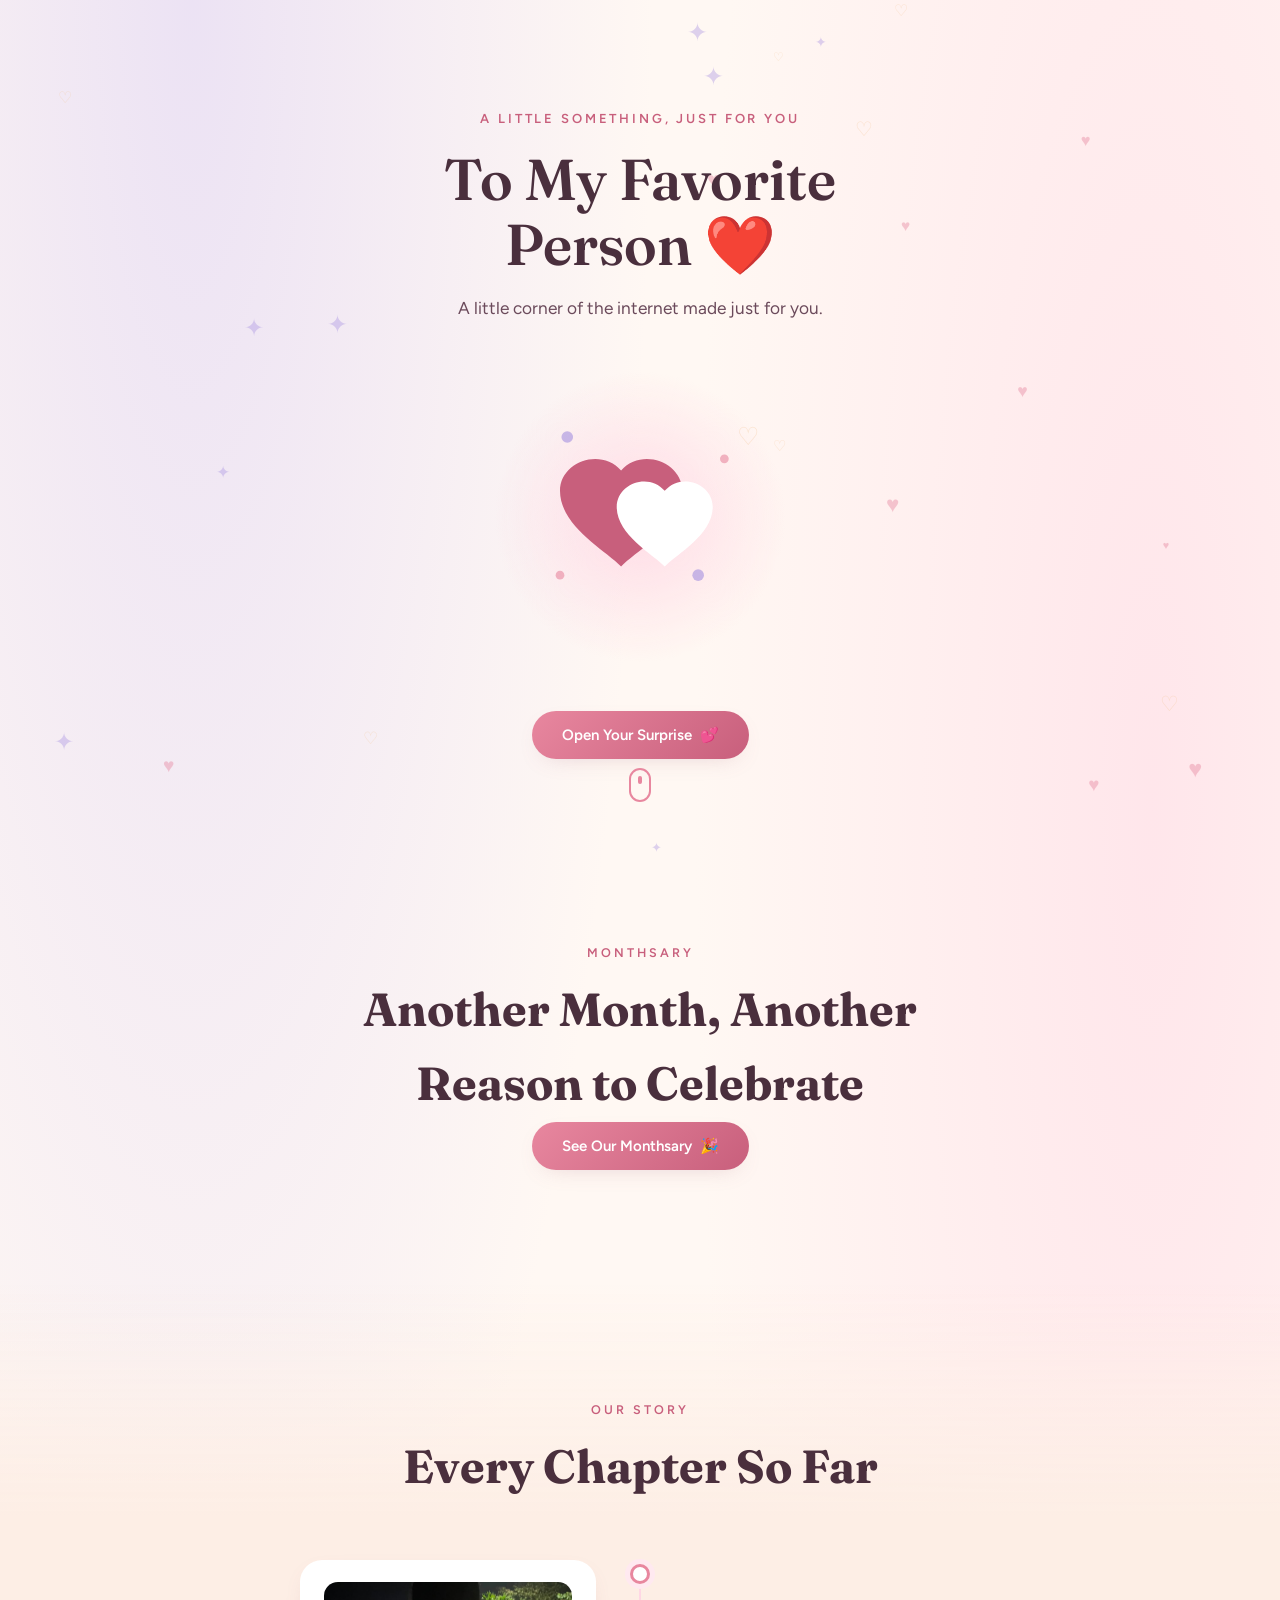
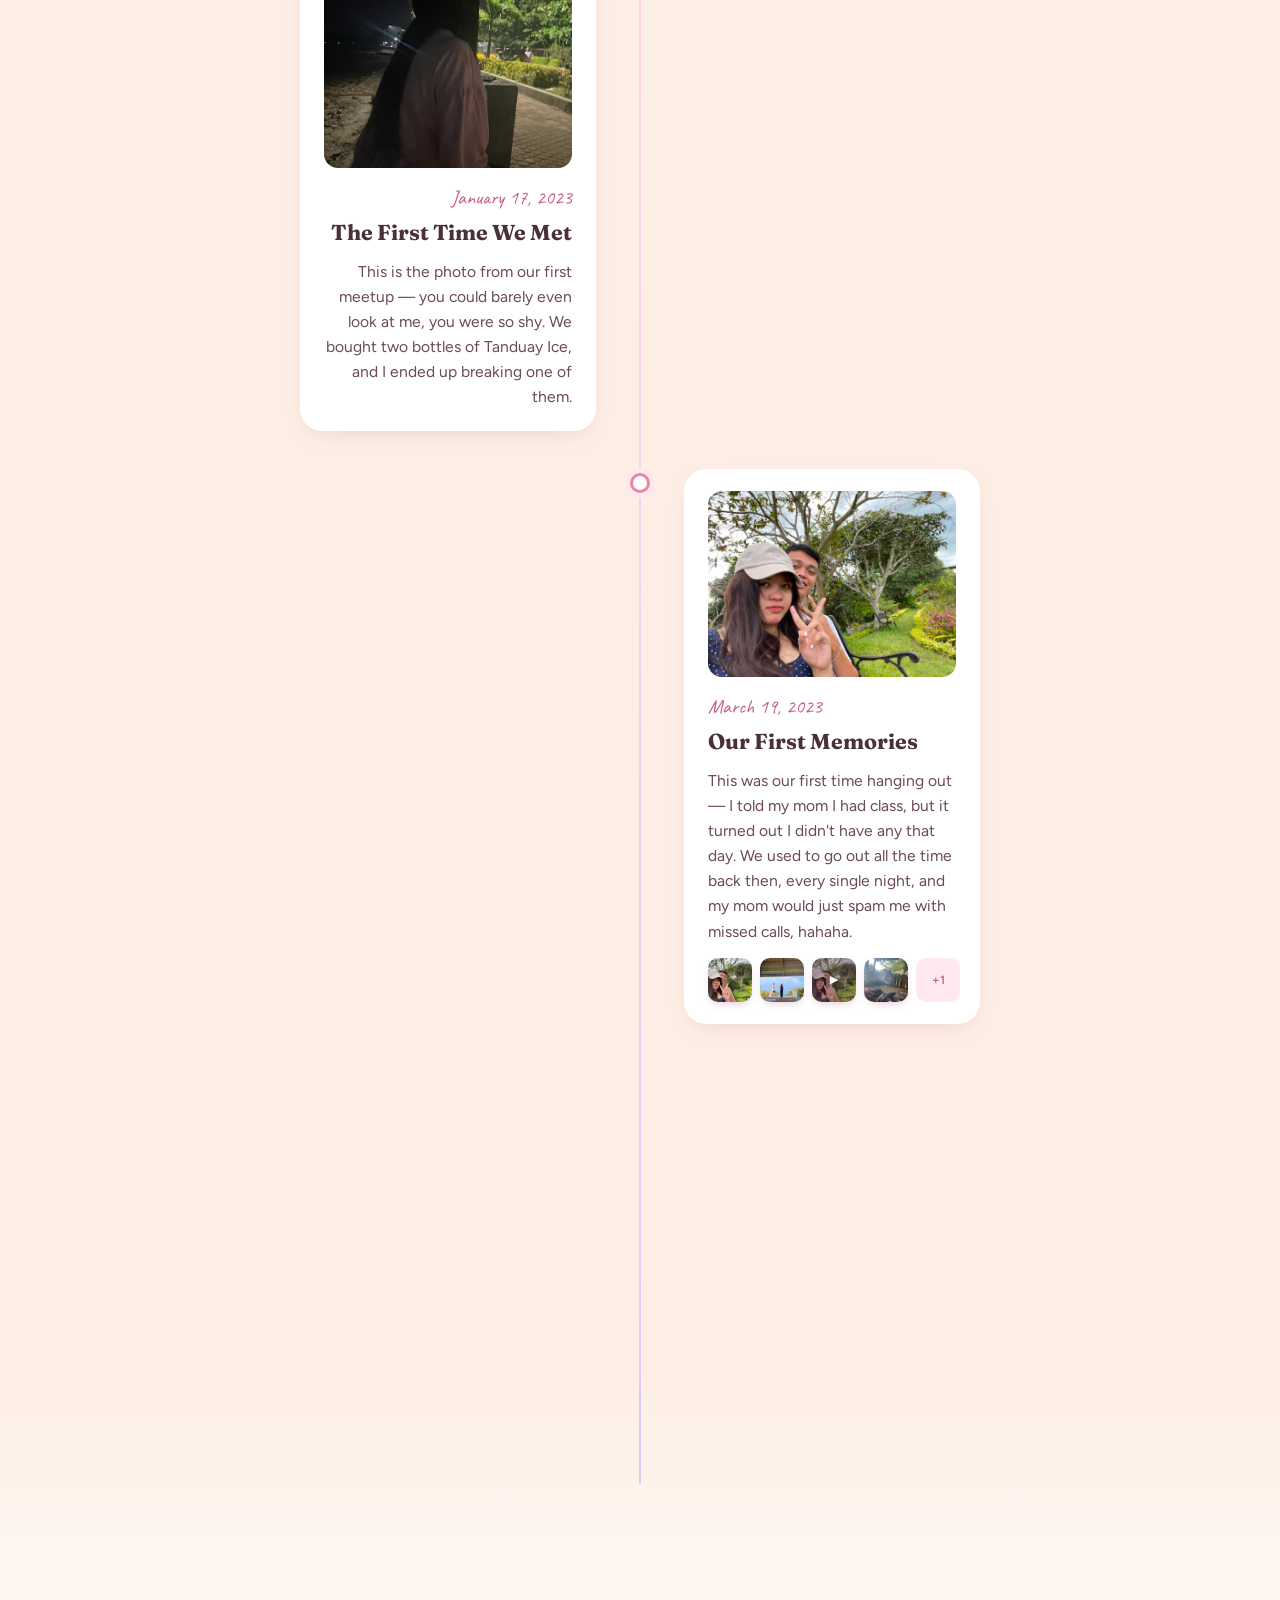
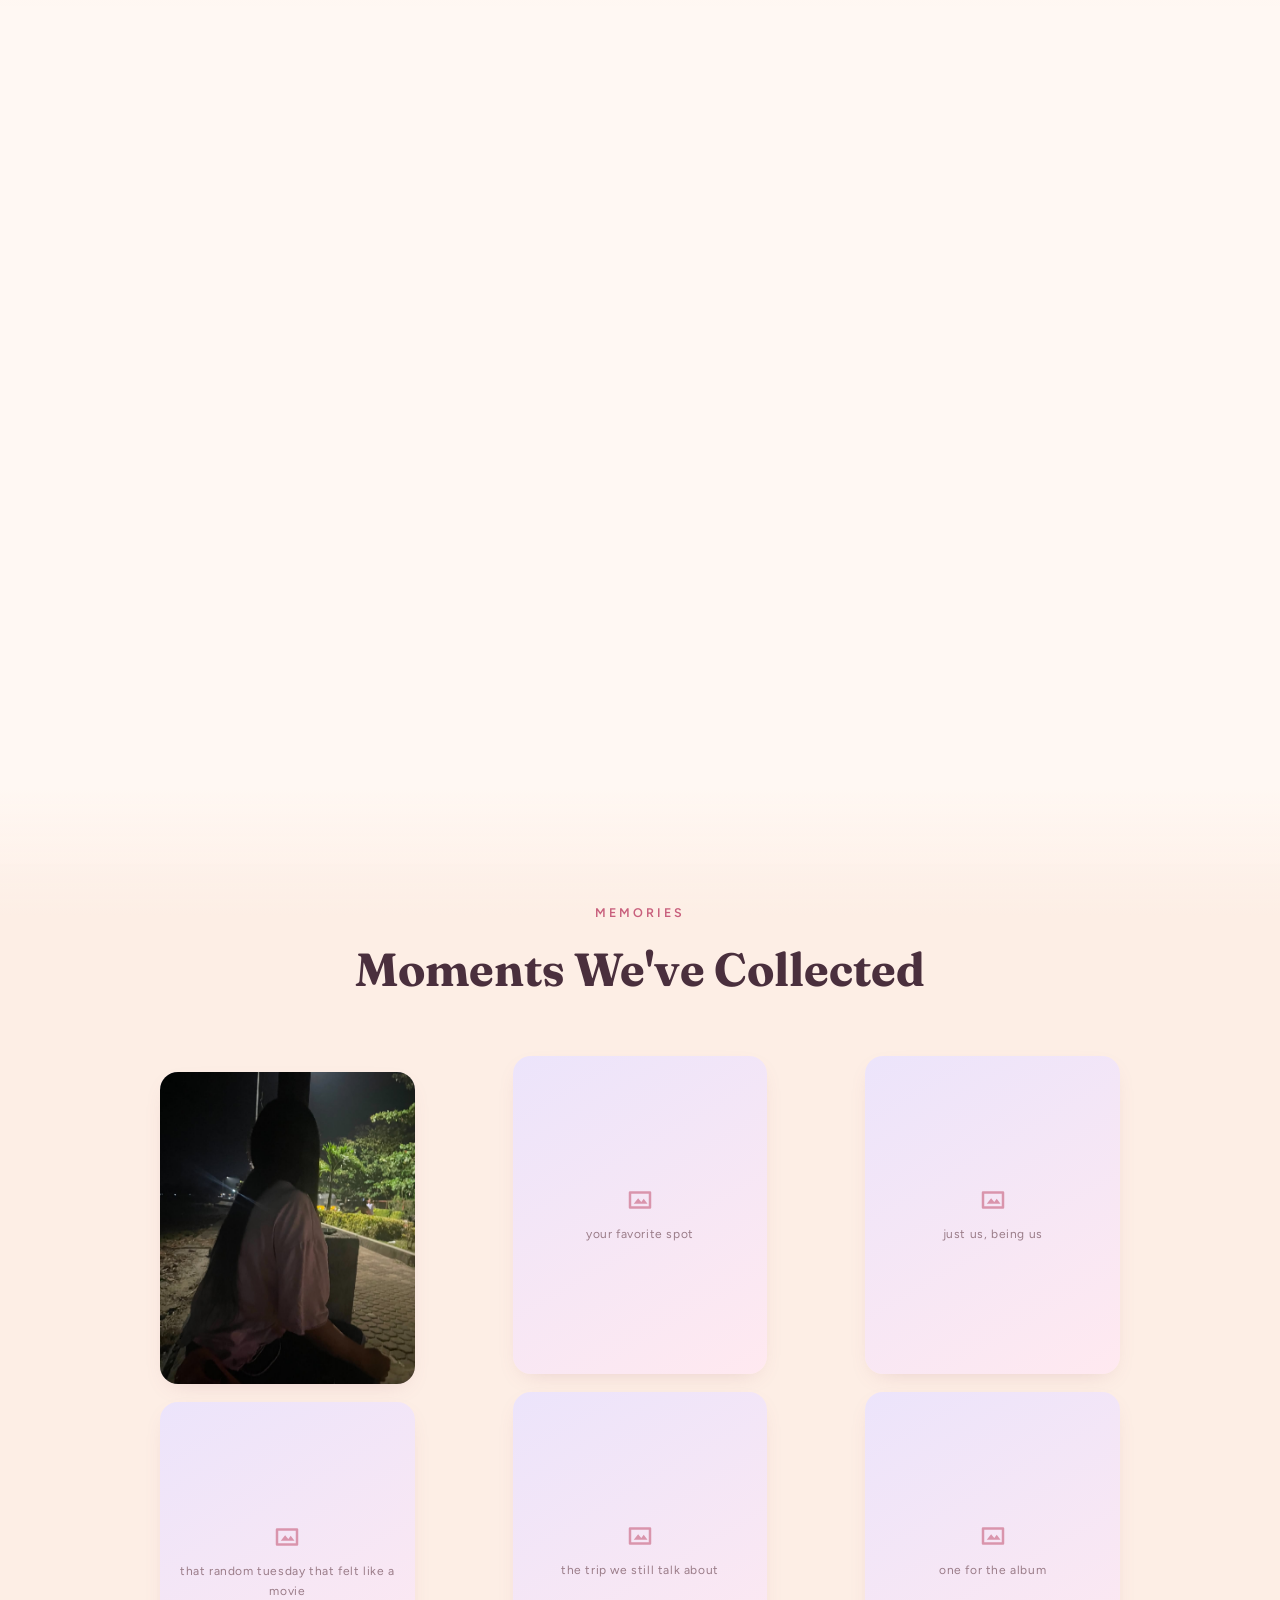
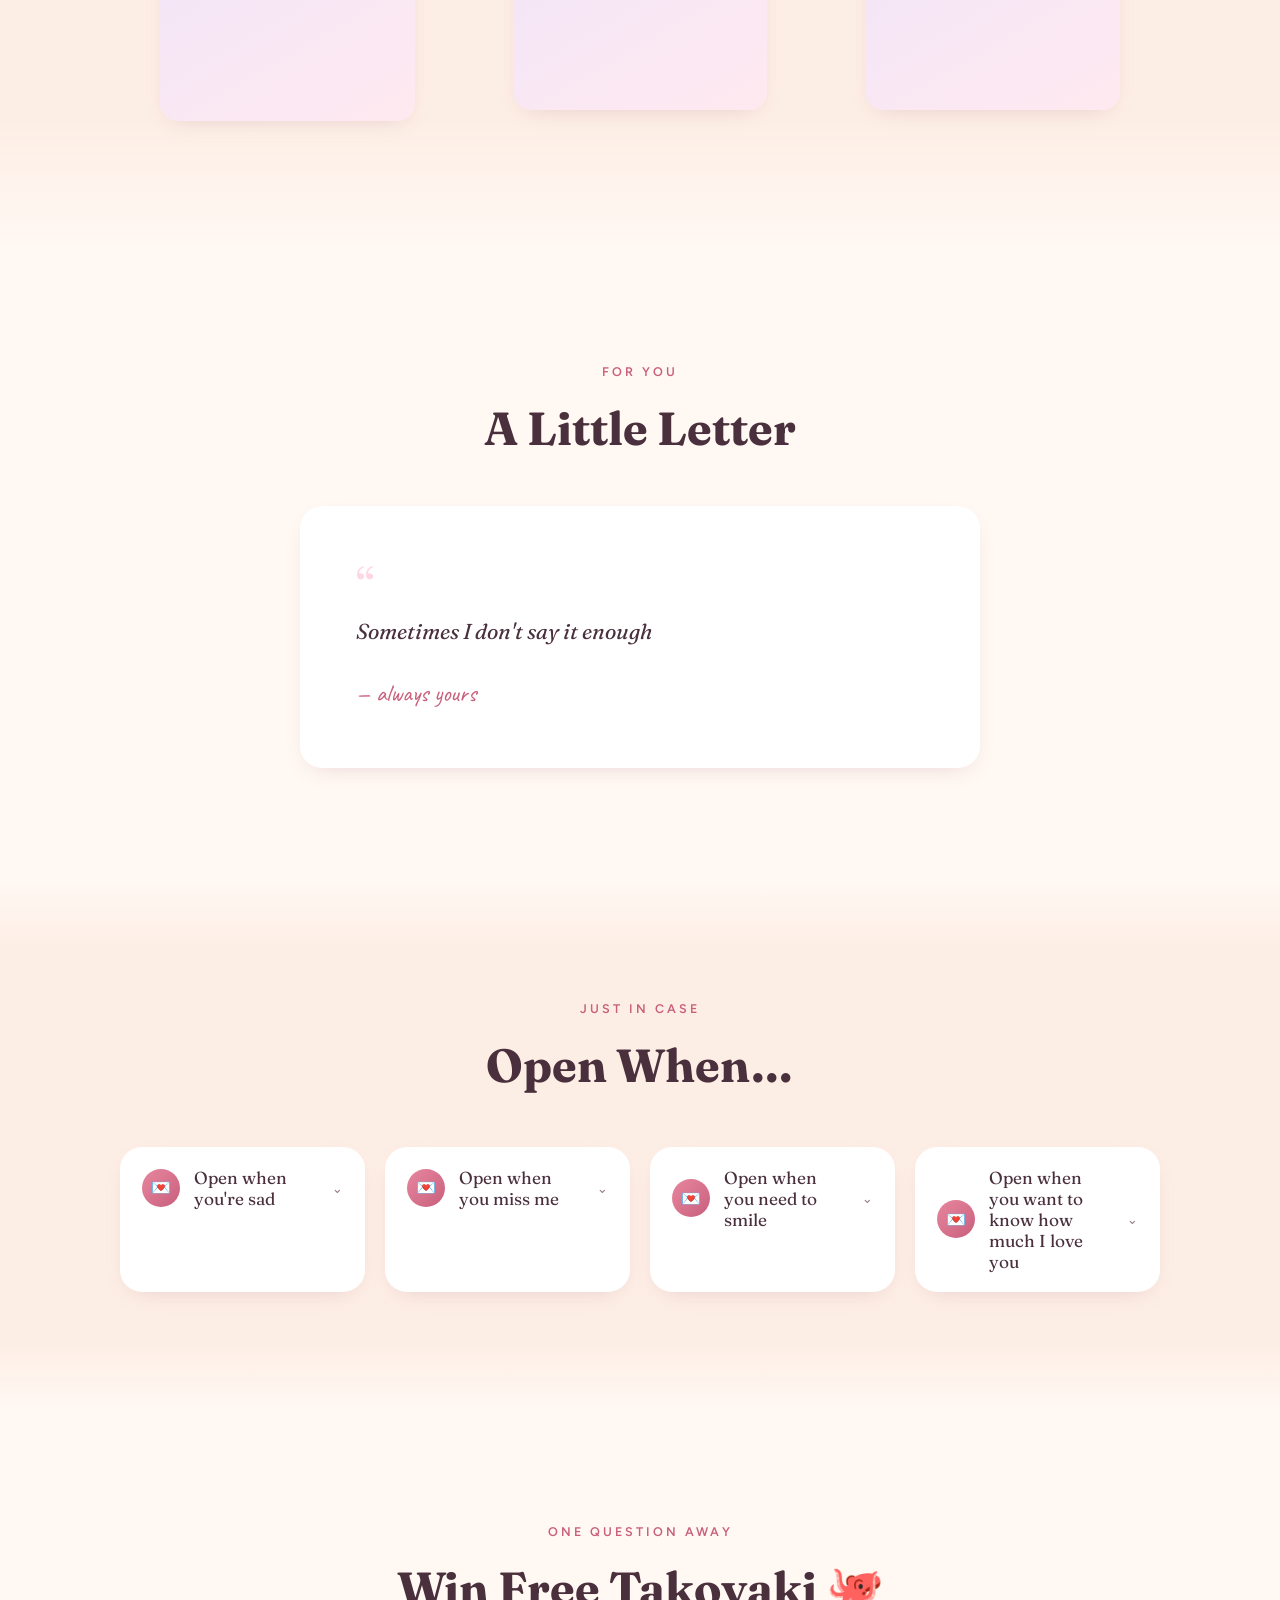
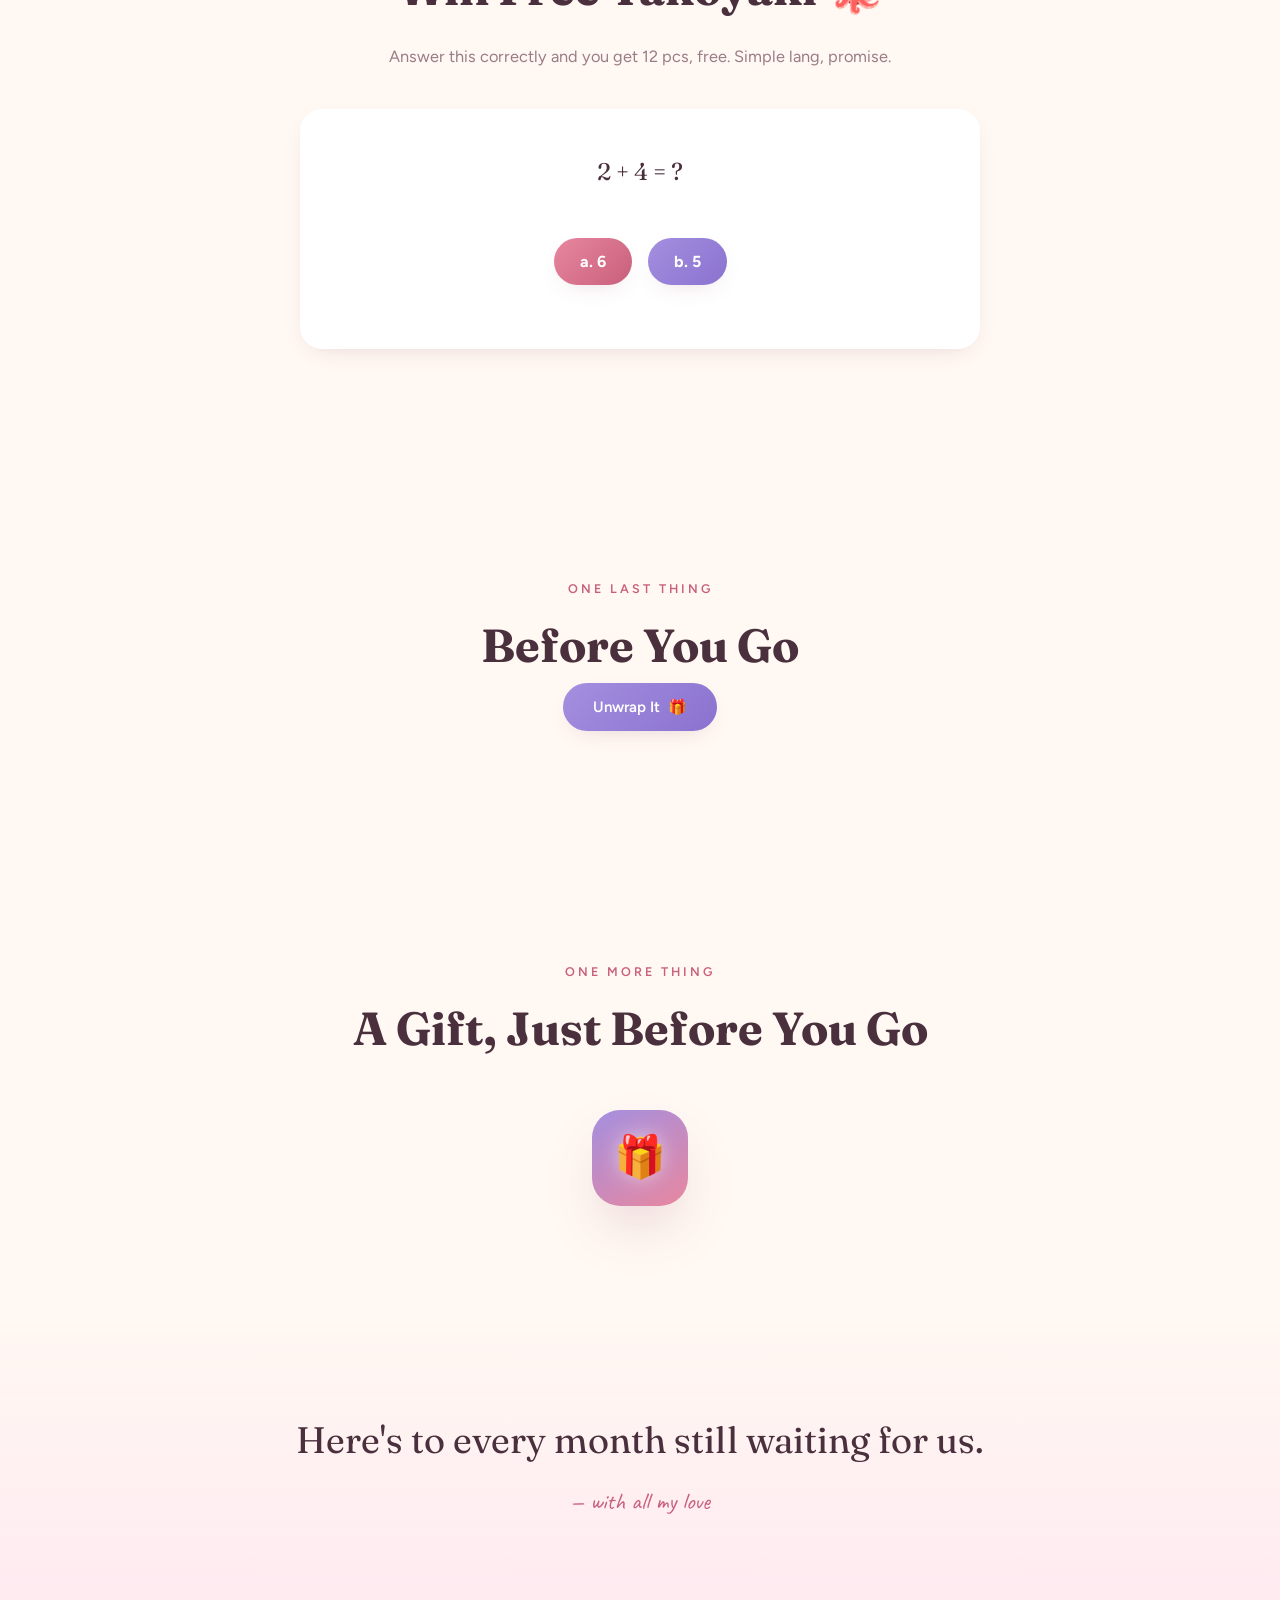
==== index.html @ 7487f75b "Initial commit: Liham at Larawan personal website Co-Authored-By: Claude Sonnet 5 <noreply@anthropic" ====
<!doctype html>
<html lang="en">
<head>
<meta charset="UTF-8">
<meta name="viewport" content="width=device-width, initial-scale=1.0">
<title>To My Favorite Person</title>
<link rel="stylesheet" href="static/style.css">
</head>
<body>

<canvas id="ambient" aria-hidden="true"></canvas>
<div class="bulalak-layer" id="bulalakLayer" aria-hidden="true"></div>

<button class="to-top" id="toTop" hidden aria-label="Back to top">&uarr;</button>

<header class="hero">
  <div class="hero-inner">
    <p class="eyebrow reveal">A Little Something, Just For You</p>
    <h1 class="hero-title reveal">To My Favorite Person <span aria-hidden="true">&#10084;&#65039;</span></h1>
    <p class="hero-subtitle reveal">A little corner of the internet made just for you.</p>

    <svg class="hero-art reveal" viewBox="0 0 220 220" fill="none" xmlns="http://www.w3.org/2000/svg" aria-hidden="true">
      <circle cx="110" cy="110" r="100" fill="url(#heroGlow)"/>
      <circle cx="60" cy="55" r="4" fill="#a48fe0" opacity="0.6"/>
      <circle cx="168" cy="70" r="3" fill="#e8879f" opacity="0.6"/>
      <circle cx="150" cy="150" r="4" fill="#a48fe0" opacity="0.6"/>
      <circle cx="55" cy="150" r="3" fill="#e8879f" opacity="0.6"/>
      <path d="M97 78c-14-16-42-6-42 14 0 24 30 40 42 52 12-12 42-28 42-52 0-20-28-30-42-14z" fill="#c85f7c"/>
      <path d="M127 92c-11-13-33-5-33 11 0 19 24 32 33 41 9-9 33-22 33-41 0-16-22-24-33-11z" fill="#ffffff"/>
      <defs>
        <radialGradient id="heroGlow" cx="0" cy="0" r="1" gradientUnits="userSpaceOnUse" gradientTransform="translate(110 110) rotate(90) scale(100)">
          <stop stop-color="#ffd7e4" stop-opacity="0.9"/>
          <stop offset="1" stop-color="#ffd7e4" stop-opacity="0"/>
        </radialGradient>
      </defs>
    </svg>

    <button class="btn btn-primary" id="openSurprise">Open Your Surprise <span aria-hidden="true">&#128149;</span></button>
  </div>
  <div class="scroll-cue" aria-hidden="true"><span></span></div>
</header>

<section class="section monthsary" id="monthsary">
  <div class="section-inner section-inner-narrow">
    <p class="kicker">Monthsary</p>
    <h2 class="section-title">Another Month, Another Reason to Celebrate</h2>
    <div id="monthsaryStage">
      <button class="btn btn-primary" id="monthsaryBtn">See Our Monthsary <span aria-hidden="true">&#127881;</span></button>
      <div class="monthsary-reveal" id="monthsaryReveal" hidden>
        <div class="monthsary-counts">
          <div class="count-tile">
            <span class="count-num" id="countMonths">0</span>
            <span class="count-label">Months</span>
          </div>
          <div class="count-tile">
            <span class="count-num" id="countDays">0</span>
            <span class="count-label">Days</span>
          </div>
        </div>
        <p class="monthsary-since script" id="monthsarySince"></p>
        <p class="monthsary-text" id="monthsaryText"></p>
      </div>
    </div>
  </div>
</section>

<section class="section section-alt" id="story">
  <div class="section-inner section-inner-narrow">
    <p class="kicker reveal">Our Story</p>
    <h2 class="section-title reveal">Every Chapter So Far</h2>
    <ul class="timeline" id="timelineList"></ul>
  </div>
</section>

<section class="section" id="reasons">
  <div class="section-inner">
    <p class="kicker reveal">Why You</p>
    <h2 class="section-title reveal">A Few (of Many) Reasons</h2>
    <div class="reason-grid" id="reasonGrid"></div>
  </div>
</section>

<section class="section section-alt" id="gallery">
  <div class="section-inner">
    <p class="kicker reveal">Memories</p>
    <h2 class="section-title reveal">Moments We've Collected</h2>
    <div class="gallery" id="galleryGrid"></div>
  </div>
</section>

<div class="lightbox" id="lightbox" hidden>
  <button class="lb-close" id="lbClose" aria-label="Close">&#10005;</button>
  <button class="lb-nav" id="lbPrev" aria-label="Previous photo">&#8249;</button>
  <div class="lb-frame">
    <img id="lbImage" src="" alt="">
    <p class="lb-caption" id="lbCaption"></p>
  </div>
  <button class="lb-nav" id="lbNext" aria-label="Next photo">&#8250;</button>
</div>

<div class="album-grid-overlay" id="albumGridOverlay" hidden>
  <div class="album-grid-header">
    <button class="album-grid-close" id="albumGridClose" aria-label="Close">&#10005;</button>
    <p class="album-grid-title" id="albumGridTitle"></p>
  </div>
  <div class="album-grid" id="albumGridList"></div>
</div>

<div class="lightbox album-lightbox" id="albumLightbox" hidden>
  <button class="lb-close" id="albumClose" aria-label="Back">&#8592;</button>
  <div class="lb-stage">
    <button class="lb-nav" id="albumPrev" aria-label="Previous">&#8249;</button>
    <div class="lb-frame" id="albumFrame">
      <img id="albumImage" src="" alt="" hidden>
      <video id="albumVideo" controls hidden></video>
    </div>
    <button class="lb-nav" id="albumNext" aria-label="Next">&#8250;</button>
  </div>
  <p class="lb-story" id="albumStory"></p>
  <p class="lb-caption" id="albumCaption"></p>
  <div class="album-dock" id="albumDock"></div>
</div>

<section class="section" id="letter">
  <div class="section-inner section-inner-narrow">
    <p class="kicker reveal">For You</p>
    <h2 class="section-title reveal">A Little Letter</h2>
    <div class="letter-card">
      <span class="letter-mark" aria-hidden="true">&#8220;</span>
      <p class="letter-text" id="letterText"></p>
      <p class="letter-sign script">&mdash; always yours</p>
    </div>
  </div>
</section>

<section class="section section-alt" id="openwhen">
  <div class="section-inner">
    <p class="kicker reveal">Just In Case</p>
    <h2 class="section-title reveal">Open When&hellip;</h2>
    <div class="envelope-grid" id="envelopeGrid"></div>
  </div>
</section>

<section class="section" id="game">
  <div class="section-inner section-inner-narrow">
    <p class="kicker reveal">One Question Away</p>
    <h2 class="section-title reveal">Win Free Takoyaki 🐙</h2>
    <p class="section-lead reveal">Answer this correctly and you get 12 pcs, free. Simple lang, promise.</p>
    <div class="game-card">
      <p class="game-question">2 + 4 = ?</p>
      <div class="game-choices">
        <button class="game-choice choice-a" id="choiceA" data-stage="0">a. 6</button>
        <button class="game-choice choice-b" id="choiceB">b. 5</button>
        <div class="game-bubble" id="gameBubble" hidden>Are you sure?</div>
      </div>
      <p class="game-result" id="gameResult" hidden></p>
      <img class="game-result-gif" id="gameResultGif" hidden alt="" src="https://media.giphy.com/media/v1.Y2lkPTc5MGI3NjExeDl4M2ptdHpiMm8xOGNqYnJtdWEwcm16eGJhd21hNnFoeWd1aG12byZlcD12MV9naWZzX3NlYXJjaCZjdD1n/UW2trnVEAftqckaHCI/giphy.gif">
    </div>
  </div>
</section>

<section class="section surprise" id="surprise">
  <div class="section-inner section-inner-narrow">
    <p class="kicker reveal">One Last Thing</p>
    <h2 class="section-title reveal">Before You Go</h2>
    <div id="surpriseStage">
      <button class="btn btn-secondary" id="surpriseBtn">Unwrap It <span aria-hidden="true">&#127873;</span></button>
      <div class="surprise-reveal" id="surpriseReveal" hidden>
        <h3 class="surprise-headline">Surprise!</h3>
        <p class="surprise-text" id="surpriseText"></p>
      </div>
    </div>
  </div>
</section>

<section class="section" id="giftReveal">
  <div class="section-inner section-inner-narrow">
    <p class="kicker reveal">One More Thing</p>
    <h2 class="section-title reveal">A Gift, Just Before You Go</h2>
    <button class="gift-box" id="giftBox" aria-label="Open your gift">
      <span class="gift-spark gift-spark-1" aria-hidden="true"></span>
      <span class="gift-spark gift-spark-2" aria-hidden="true"></span>
      <span class="gift-spark gift-spark-3" aria-hidden="true"></span>
      <span class="gift-spark gift-spark-4" aria-hidden="true"></span>
      <span class="gift-box-emoji" aria-hidden="true">🎁</span>
    </button>
  </div>
</section>

<footer class="final">
  <p class="final-line reveal">Here's to every month still waiting for us.</p>
  <p class="final-sub script reveal">&mdash; with all my love</p>
</footer>

<div class="gift-overlay" id="giftOverlay" hidden>
  <div class="gift-overlay-bg" id="giftBg"></div>
  <canvas class="gift-fx-back" id="giftFxBack" aria-hidden="true"></canvas>
  <div class="gift-flower-wrap" id="giftFlowerWrap" aria-hidden="true">
    <div class="base-glow"></div>
    <div class="center-light" id="centerLight"></div>
    <img class="gift-flower" id="giftFlower" src="static/assets/gift-flower.webp" alt="">
  </div>
  <canvas class="gift-fx-front" id="giftFxFront" aria-hidden="true"></canvas>
  <button class="gift-close" id="giftClose" aria-label="Close">&#10005;</button>
</div>

<script src="static/app.js"></script>
</body>
</html>
---- static/style.css ----
@import url('https://fonts.googleapis.com/css2?family=Fraunces:ital,opsz,wght@0,9..144,400;0,9..144,500;0,9..144,600;1,9..144,500;1,9..144,600&family=Figtree:wght@400;500;600;700&family=Caveat:wght@500;600&display=swap');

/* This page commits to one warm, pastel world by design — it does not
   switch look with the visitor's OS theme, so every color below is
   painted explicitly rather than branching on prefers-color-scheme. */

:root{
  --cream:        #fff8f3;
  --cream-2:      #fdeee5;
  --card:         #ffffff;
  --blush:        #ffd7e4;
  --blush-soft:   #ffe9f0;
  --rose:         #e8879f;
  --rose-deep:    #c85f7c;
  --lavender:     #d9cdf5;
  --lavender-2:   #ece4fb;
  --lavender-deep:#a48fe0;
  --gold-glow:    #f6c99b;
  --plum:         #4a2f3d;
  --plum-soft:    #6b4a5b;
  --muted:        #9a7c88;
  --line:         rgba(200,95,124,0.16);
  --shadow-sm:    0 8px 24px -12px rgba(154,90,110,0.28);
  --shadow-lg:    0 26px 60px -20px rgba(154,90,110,0.35);
  --radius:       22px;
}

*{ box-sizing:border-box; }
[hidden]{ display:none !important; }
html{ scroll-behavior:smooth; }
body{
  margin:0;
  background:
    radial-gradient(60% 40% at 15% 0%, rgba(217,205,245,0.5), transparent 60%),
    radial-gradient(55% 40% at 90% 10%, rgba(255,215,228,0.55), transparent 65%),
    var(--cream);
  color:var(--plum);
  font-family:'Figtree', ui-sans-serif, system-ui, sans-serif;
  -webkit-font-smoothing:antialiased;
  overflow-x:hidden;
  line-height:1.6;
}
img{ max-width:100%; display:block; }
::selection{ background:var(--blush); color:var(--plum); }

h1,h2,h3{ font-family:'Fraunces', Georgia, serif; text-wrap:balance; margin:0; }
p{ margin:0; }
.script{ font-family:'Caveat', cursive; }

button{ font-family:inherit; cursor:pointer; border:none; background:none; color:inherit; }
button:focus-visible, a:focus-visible, img:focus-visible{ outline:2.5px solid var(--rose-deep); outline-offset:3px; border-radius:4px; }

#ambient{ position:fixed; inset:0; width:100%; height:100%; z-index:0; pointer-events:none; opacity:0.85; }

/* ================= BULALAK PARTICLES ================= */
.bulalak-layer{
  position:fixed; inset:0; width:100%; height:100%; z-index:0;
  pointer-events:none; overflow:hidden;
}
.bulalak{
  position:absolute;
  bottom:-5vh;
  left:var(--bx, 50%);
  width:var(--bs, 4px);
  height:var(--bs, 4px);
  border-radius:50%;
  background:var(--bc, var(--gold-glow));
  box-shadow:0 0 6px 1px var(--bc, var(--gold-glow)), 0 0 14px 3px var(--bc, var(--gold-glow));
  opacity:0;
  animation:
    bulalak-rise var(--bd, 14s) linear var(--bdelay, 0s) infinite,
    bulalak-sway var(--bsd, 5s) ease-in-out var(--bdelay, 0s) infinite alternate,
    bulalak-fade var(--bd, 14s) ease-in-out var(--bdelay, 0s) infinite;
  will-change:transform, opacity;
}
@keyframes bulalak-rise{
  from{ transform:translateY(0); }
  to{ transform:translateY(-115vh); }
}
@keyframes bulalak-sway{
  from{ margin-left:calc(var(--bsw, 18px) * -1); }
  to{ margin-left:var(--bsw, 18px); }
}
@keyframes bulalak-fade{
  0%{ opacity:0; }
  8%{ opacity:var(--bo, 0.7); }
  85%{ opacity:var(--bo, 0.7); }
  100%{ opacity:0; }
}

.to-top{
  position:fixed; right:18px; bottom:18px; z-index:25; width:46px; height:46px; border-radius:50%;
  background:var(--card); box-shadow:var(--shadow-sm); color:var(--rose-deep); font-size:18px;
  display:flex; align-items:center; justify-content:center; opacity:0; transform:translateY(10px);
  transition:opacity .3s ease, transform .3s ease;
}
.to-top.visible{ opacity:1; transform:translateY(0); }

/* ---------- layout helpers ---------- */
.section{ position:relative; z-index:1; padding:clamp(64px,9vw,120px) 20px; }
.section-alt{ background:linear-gradient(180deg, transparent, var(--cream-2) 12%, var(--cream-2) 88%, transparent); }
.section-inner{ max-width:1040px; margin:0 auto; }
.section-inner-narrow{ max-width:680px; }
.kicker{
  font-size:12.5px; letter-spacing:0.24em; text-transform:uppercase; color:var(--rose-deep);
  text-align:center; margin-bottom:10px; font-weight:600;
}
.section-title{ font-size:clamp(1.9rem,4.5vw,2.9rem); text-align:center; color:var(--plum); }
.section-lead{ text-align:center; color:var(--muted); max-width:520px; margin:16px auto 0; font-size:1.02rem; }

/* ---------- buttons ---------- */
.btn{
  display:inline-flex; align-items:center; gap:8px; justify-content:center;
  padding:15px 30px; border-radius:999px; font-size:15px; font-weight:600;
  min-height:48px; transition:transform .2s ease, box-shadow .2s ease, background .2s ease;
}
.btn-primary{ background:linear-gradient(135deg, var(--rose), var(--rose-deep)); color:#fff; box-shadow:var(--shadow-sm); }
.btn-primary:hover{ transform:translateY(-3px); box-shadow:var(--shadow-lg); }
.btn-secondary{ background:linear-gradient(135deg, var(--lavender-deep), #8a72cf); color:#fff; box-shadow:var(--shadow-sm); }
.btn-secondary:hover{ transform:translateY(-3px); box-shadow:var(--shadow-lg); }

/* ================= HERO ================= */
.hero{
  min-height:92vh; display:flex; flex-direction:column; align-items:center; justify-content:center;
  text-align:center; padding:80px 20px 40px; position:relative; z-index:1;
}
.hero-inner{ max-width:600px; display:flex; flex-direction:column; align-items:center; }
.eyebrow{ font-size:13px; letter-spacing:0.22em; text-transform:uppercase; color:var(--rose-deep); font-weight:600; margin-bottom:18px; }
.hero-title{ font-size:clamp(2.3rem,7vw,3.6rem); font-weight:600; color:var(--plum); line-height:1.12; }
.hero-subtitle{ margin-top:18px; color:var(--plum-soft); font-size:1.08rem; max-width:420px; }
.hero-art{ width:min(320px,80vw); height:auto; margin:34px 0; }
.scroll-cue{ position:absolute; bottom:26px; left:50%; transform:translateX(-50%); }
.scroll-cue span{
  display:block; width:22px; height:34px; border:2px solid var(--rose); border-radius:14px; position:relative;
}
.scroll-cue span::before{
  content:""; position:absolute; top:6px; left:50%; width:4px; height:8px; border-radius:2px;
  background:var(--rose); transform:translateX(-50%); animation:scroll-dot 1.8s ease infinite;
}
@keyframes scroll-dot{ 0%{ opacity:1; top:6px; } 70%{ opacity:0; top:18px; } 100%{ opacity:0; top:6px; } }

/* ================= MONTHSARY ================= */
.monthsary{ text-align:center; overflow:visible; }
#monthsaryStage{ display:flex; flex-direction:column; align-items:center; gap:30px; position:relative; }
.monthsary-reveal{ display:flex; flex-direction:column; align-items:center; gap:22px; animation:pop-in .6s ease; }
.monthsary-counts{ display:flex; gap:22px; flex-wrap:wrap; justify-content:center; }
.count-tile{
  background:var(--card); border-radius:var(--radius); box-shadow:var(--shadow-sm);
  padding:26px 34px; display:flex; flex-direction:column; align-items:center; gap:4px; min-width:140px;
}
.count-num{
  font-family:'Fraunces',serif; font-size:clamp(2.4rem,6vw,3.4rem); font-weight:600;
  color:var(--rose-deep); font-variant-numeric:tabular-nums; line-height:1;
}
.count-label{ font-size:12px; letter-spacing:.1em; text-transform:uppercase; color:var(--muted); }
.monthsary-since{ font-family:'Caveat',cursive; font-size:1.4rem; color:var(--lavender-deep); }
.monthsary-text{
  max-width:560px; color:var(--plum-soft); font-size:1.05rem; line-height:1.85;
  font-family:'Fraunces',Georgia,serif; font-style:italic;
}
.confetti-particle, .balloon-particle{ position:fixed; pointer-events:none; z-index:60; }
@keyframes confetti-fall{
  0%{ opacity:1; transform:translate(0,-10vh) rotate(0deg); }
  100%{ opacity:0.9; transform:translate(var(--cx),110vh) rotate(var(--cr)); }
}
@keyframes balloon-rise{
  0%{ opacity:0; transform:translateY(0) scale(0.8); }
  10%{ opacity:1; }
  100%{ opacity:0; transform:translateY(-115vh) scale(1); }
}

/* ================= TIMELINE ================= */
.timeline{ list-style:none; margin:56px 0 0; padding:0; position:relative; }
.timeline::before{
  content:""; position:absolute; left:20px; top:6px; bottom:6px; width:2px;
  background:linear-gradient(var(--blush), var(--lavender)); border-radius:2px;
}
.timeline-item{ position:relative; padding-left:56px; margin-bottom:38px; }
.timeline-item:last-child{ margin-bottom:0; }
.timeline-dot{
  position:absolute; left:11px; top:4px; width:20px; height:20px; border-radius:50%;
  background:var(--card); border:3px solid var(--rose); box-shadow:0 0 0 5px var(--blush-soft);
}
.timeline-card{
  background:var(--card); border-radius:var(--radius); padding:22px 24px; box-shadow:var(--shadow-sm);
}
.timeline-image{
  width:100%; aspect-ratio:4/3; object-fit:cover; border-radius:14px; margin-bottom:14px; display:block;
}
.timeline-date{ font-family:'Caveat',cursive; font-size:1.25rem; color:var(--rose-deep); }
.timeline-title{ font-size:1.35rem; margin-top:2px; color:var(--plum); }
.timeline-text{ margin-top:8px; color:var(--plum-soft); font-size:0.98rem; }

@media (min-width:800px){
  .timeline::before{ left:50%; margin-left:-1px; }
  .timeline-item{ width:50%; padding-left:0; padding-right:44px; text-align:right; }
  .timeline-item:nth-child(even){ margin-left:50%; padding-right:0; padding-left:44px; text-align:left; }
  .timeline-dot{ left:auto; right:-10px; }
  .timeline-item:nth-child(even) .timeline-dot{ left:-10px; right:auto; }
}

/* ================= REASONS ================= */
.reason-grid{
  display:grid; grid-template-columns:repeat(auto-fit,minmax(190px,1fr)); gap:20px; margin-top:48px;
}
.reason-card{
  perspective:1200px; height:190px; width:100%;
}
.reason-inner{
  position:relative; width:100%; height:100%; transition:transform .6s cubic-bezier(.4,.2,.2,1);
  transform-style:preserve-3d;
}
.reason-card.flipped .reason-inner{ transform:rotateY(180deg); }
.reason-face{
  position:absolute; inset:0; backface-visibility:hidden; border-radius:var(--radius);
  display:flex; align-items:center; justify-content:center; text-align:center; padding:18px;
  box-shadow:var(--shadow-sm);
}
.reason-front{ background:linear-gradient(150deg, var(--blush-soft), var(--lavender-2)); }
.reason-front span{ font-family:'Fraunces',serif; font-size:1.2rem; color:var(--plum); font-weight:500; }
.reason-back{
  background:linear-gradient(150deg, var(--rose), var(--lavender-deep)); color:#fff;
  transform:rotateY(180deg); font-size:0.95rem; line-height:1.5;
}
@media (prefers-reduced-motion: reduce){
  .reason-inner{ transition:opacity .3s ease; }
  .reason-card.flipped .reason-inner{ transform:none; }
  .reason-card .reason-back{ position:absolute; opacity:0; pointer-events:none; }
  .reason-card.flipped .reason-front{ opacity:0; pointer-events:none; }
  .reason-card.flipped .reason-back{ opacity:1; pointer-events:auto; transform:none; }
}

/* ================= GALLERY ================= */
.gallery{
  columns:2 220px; column-gap:18px; margin-top:48px;
}
@media (min-width:700px){ .gallery{ columns:3 220px; } }
.gallery-item{
  break-inside:avoid; margin-bottom:18px; border-radius:18px; overflow:hidden;
  box-shadow:var(--shadow-sm); position:relative; background:linear-gradient(150deg,var(--lavender-2),var(--blush-soft));
  cursor:zoom-in; transition:transform .3s ease, box-shadow .3s ease;
}
.gallery-item:hover{ transform:translateY(-5px); box-shadow:var(--shadow-lg); }
.gallery-item img{ width:100%; height:auto; display:block; }
.gallery-placeholder{
  aspect-ratio:4/5; display:flex; flex-direction:column; align-items:center; justify-content:center;
  gap:10px; color:var(--rose-deep);
}
.gallery-placeholder svg{ width:30px; height:30px; opacity:.6; }
.gallery-placeholder span{ font-size:12px; letter-spacing:.05em; color:var(--muted); text-align:center; padding:0 16px; }
.gallery-caption{
  position:absolute; left:0; right:0; bottom:0; padding:10px 12px 8px;
  background:linear-gradient(0deg, rgba(74,47,61,0.65), transparent);
  color:#fff; font-family:'Caveat',cursive; font-size:1.05rem; opacity:0; transition:opacity .25s ease;
}
.gallery-item:hover .gallery-caption, .gallery-item:focus-visible .gallery-caption{ opacity:1; }

/* ================= LETTER ================= */
.letter-card{
  background:var(--card); border-radius:var(--radius); box-shadow:var(--shadow-sm);
  padding:clamp(32px,6vw,56px); margin-top:40px; position:relative;
}
.letter-mark{ font-family:'Fraunces',serif; font-size:3rem; color:var(--blush); line-height:1; margin-bottom:6px; }
.letter-text{
  font-family:'Fraunces', Georgia, serif; font-style:italic; font-size:clamp(1.1rem,2.4vw,1.35rem);
  color:var(--plum); line-height:1.9; min-height:1.9em; white-space:pre-wrap;
}
.letter-text .cursor{ display:inline-block; width:2px; background:var(--rose-deep); margin-left:2px; animation:blink 1s step-end infinite; }
@keyframes blink{ 50%{ opacity:0; } }
.letter-sign{ margin-top:22px; font-family:'Caveat',cursive; font-size:1.5rem; color:var(--rose-deep); }

/* ================= OPEN WHEN ================= */
.envelope-grid{ display:grid; grid-template-columns:repeat(auto-fit,minmax(240px,1fr)); gap:20px; margin-top:44px; }
.envelope{
  background:var(--card); border-radius:var(--radius); box-shadow:var(--shadow-sm); overflow:hidden;
}
.envelope-toggle{
  width:100%; display:flex; align-items:center; gap:14px; padding:20px 22px; text-align:left;
  min-height:64px;
}
.envelope-toggle .seal{
  width:38px; height:38px; border-radius:50%; background:linear-gradient(135deg,var(--rose),var(--rose-deep));
  color:#fff; display:flex; align-items:center; justify-content:center; font-size:16px; flex:none;
}
.envelope-toggle .label{ font-family:'Fraunces',serif; font-size:1.08rem; color:var(--plum); flex:1; }
.envelope-toggle .chev{ color:var(--muted); transition:transform .3s ease; flex:none; }
.envelope[data-open="true"] .chev{ transform:rotate(180deg); }
.envelope-body{
  max-height:0; overflow:hidden; transition:max-height .4s ease, padding .4s ease;
  padding:0 22px; color:var(--plum-soft); font-size:0.98rem; line-height:1.7;
}
.envelope[data-open="true"] .envelope-body{ max-height:260px; padding:0 22px 22px; }

/* ================= TAKOYAKI GAME ================= */
.game-card{
  position:relative; background:var(--card); border-radius:var(--radius); box-shadow:var(--shadow-sm);
  margin-top:40px; padding:44px 30px; min-height:240px; text-align:center; overflow:visible;
}
.game-question{ font-family:'Fraunces',serif; font-size:1.5rem; color:var(--plum); margin:0 0 40px; }
.game-choices{ position:relative; display:flex; gap:16px; justify-content:center; align-items:center; height:60px; }
.game-choice{
  padding:14px 26px; border-radius:999px; font-weight:700; font-size:1rem; color:#fff;
  background:linear-gradient(135deg, var(--rose), var(--rose-deep)); box-shadow:var(--shadow-sm);
  transition:transform .35s cubic-bezier(.34,1.4,.64,1), opacity .3s ease;
  position:relative; z-index:2;
}
.choice-b{
  background:linear-gradient(135deg, var(--lavender-deep), #8a72cf);
  transition:transform .35s cubic-bezier(.34,1.4,.64,1); transform-origin:center bottom;
}
.choice-b.is-big{ transform:scale(1.35); }
.choice-a[data-stage="1"]{ transform:translate(-92px, 0); }
.choice-a[data-stage="2"]{ transform:translate(-92px, -108px); }
.choice-a[data-stage="3"], .choice-a[data-stage="4"]{ transform:translate(-92px, -108px) scale(0.55); }
.choice-a[data-stage="5"]{ transform:translate(-92px, -108px) scale(0.2); opacity:0; pointer-events:none; }
.game-bubble{
  position:absolute; top:-30px; left:50%; transform:translate(-50%, -100%);
  background:var(--plum); color:#fff; padding:9px 16px; border-radius:12px; font-size:0.88rem;
  box-shadow:var(--shadow-sm); z-index:3; white-space:nowrap;
}
.game-bubble::after{
  content:""; position:absolute; bottom:-6px; left:50%; transform:translateX(-50%) rotate(45deg);
  width:12px; height:12px; background:var(--plum);
}
.game-result{ margin-top:56px; font-family:'Fraunces',serif; font-style:italic; font-size:1.1rem; color:var(--rose-deep); }
.game-result-gif{ margin-top:18px; max-width:220px; border-radius:14px; box-shadow:var(--shadow-sm); }
.game-result-gif{ margin:18px auto 0; max-width:220px; border-radius:14px; box-shadow:var(--shadow-sm); }
@media (prefers-reduced-motion: reduce){
  .game-choice, .choice-b{ transition:none; }
}

/* ================= SURPRISE ================= */
.surprise{ text-align:center; }
#surpriseStage{ display:flex; flex-direction:column; align-items:center; gap:34px; position:relative; }
.surprise-reveal{ display:flex; flex-direction:column; align-items:center; gap:18px; animation:pop-in .6s ease; }
@keyframes pop-in{ from{ opacity:0; transform:scale(0.85) translateY(14px); } to{ opacity:1; transform:none; } }
.surprise-headline{ font-size:clamp(2.2rem,7vw,3.4rem); color:var(--rose-deep); }
.surprise-text{ color:var(--plum-soft); font-size:1.08rem; max-width:520px; line-height:1.8; }
.burst-particle{ position:fixed; pointer-events:none; z-index:60; font-size:20px; }
@keyframes burst-fly{
  0%{ opacity:1; transform:translate(0,0) scale(0.6) rotate(0deg); }
  100%{ opacity:0; transform:translate(var(--bx), var(--by)) scale(1.2) rotate(var(--br)); }
}

/* ================= FINAL ================= */
.final{
  position:relative; z-index:1; text-align:center; padding:90px 20px 100px;
  background:linear-gradient(180deg, transparent, var(--blush-soft));
}
.final-line{ font-family:'Fraunces',serif; font-size:clamp(1.6rem,4vw,2.3rem); color:var(--plum); }
.final-sub{ margin-top:12px; font-family:'Caveat',cursive; font-size:1.5rem; color:var(--rose-deep); }

/* ================= REVEAL ================= */
.reveal{ opacity:0; transform:translateY(26px); transition:opacity .7s ease, transform .7s ease; }
.reveal.in-view{ opacity:1; transform:translateY(0); }

/* ================= LIGHTBOX ================= */
.lightbox{
  position:fixed; inset:0; background:rgba(74,47,61,0.82); backdrop-filter:blur(6px);
  z-index:50; display:flex; align-items:center; justify-content:center; gap:16px; padding:20px;
}
.lb-frame{ max-width:min(90vw,680px); max-height:82vh; display:flex; flex-direction:column; align-items:center; gap:14px; }
.lb-frame img, .lb-frame video{ max-width:100%; max-height:68vh; border-radius:14px; box-shadow:0 30px 70px -20px rgba(0,0,0,0.5); }
.timeline-album-strip{ display:flex; gap:8px; margin-top:14px; }
.timeline-album-thumb{
  width:44px; height:44px; border-radius:10px; overflow:hidden; border:none; padding:0; cursor:pointer;
  position:relative; flex:none; box-shadow:0 4px 10px -4px rgba(154,90,110,0.4);
}
.timeline-album-thumb img{ width:100%; height:100%; object-fit:cover; display:block; }
.timeline-album-thumb.is-video::after{
  content:"\25B6"; position:absolute; inset:0; display:flex; align-items:center; justify-content:center;
  color:#fff; font-size:11px; background:rgba(74,47,61,0.35);
}
.timeline-album-more{
  width:44px; height:44px; border-radius:10px; background:var(--blush-soft); color:var(--rose-deep);
  display:flex; align-items:center; justify-content:center; font-size:12px; font-weight:600; flex:none;
}
.lb-caption{ font-family:'Caveat',cursive; font-size:1.4rem; color:#fff; text-align:center; }
.lb-story{
  font-family:'Fraunces',Georgia,serif; font-style:italic; font-size:1.05rem; color:#fff;
  text-align:center; max-width:min(90vw,520px); line-height:1.6; opacity:0.92;
}
.lb-close{
  position:absolute; top:16px; right:18px; width:42px; height:42px; border-radius:50%;
  background:rgba(255,255,255,0.14); color:#fff; font-size:16px;
}
.lb-close:hover{ background:rgba(255,255,255,0.26); }
.lb-nav{
  width:46px; height:46px; border-radius:50%; background:rgba(255,255,255,0.14); color:#fff;
  font-size:24px; flex:none; line-height:1;
}
.lb-nav:hover{ background:rgba(255,255,255,0.26); }

/* ---- album lightbox (swipeable, iPhone-Photos style) ---- */
.album-lightbox{ flex-direction:column; gap:16px; }
.album-lightbox .lb-stage{ display:flex; align-items:center; gap:16px; width:100%; justify-content:center; }
.album-lightbox .lb-frame{
  max-width:min(90vw,680px); overflow:hidden; border-radius:14px; touch-action:pan-y;
  cursor:grab;
}
.album-lightbox .lb-frame:active{ cursor:grabbing; }
.album-lightbox .lb-frame img, .album-lightbox .lb-frame video{
  box-shadow:none; border-radius:14px; transition:opacity .18s ease, transform .18s ease;
  user-select:none; -webkit-user-drag:none;
}
.album-lightbox .lb-frame.is-dragging img, .album-lightbox .lb-frame.is-dragging video{ transition:none; }
.album-dock{
  display:flex; gap:8px; max-width:min(90vw,680px); overflow-x:auto; padding:4px 2px;
  scrollbar-width:none;
}
.album-dock::-webkit-scrollbar{ display:none; }
.album-dock-thumb{
  width:52px; height:52px; border-radius:10px; overflow:hidden; flex:none; padding:0; border:2px solid transparent;
  opacity:0.5; transition:opacity .2s ease, border-color .2s ease; cursor:pointer; position:relative;
}
.album-dock-thumb img{ width:100%; height:100%; object-fit:cover; display:block; }
.album-dock-thumb.is-video::after{
  content:"\25B6"; position:absolute; inset:0; display:flex; align-items:center; justify-content:center;
  color:#fff; font-size:12px; background:rgba(74,47,61,0.35);
}
.album-dock-thumb.active{ opacity:1; border-color:#fff; }

/* ---- album grid overlay (iPhone Photos style results grid) ---- */
.album-grid-overlay{
  position:fixed; inset:0; background:var(--cream); z-index:55; display:flex; flex-direction:column;
  overflow-y:auto; animation:pop-in .25s ease;
}
.album-grid-header{
  display:flex; align-items:center; gap:14px; padding:18px 18px 10px; position:sticky; top:0;
  background:var(--cream); z-index:2;
}
.album-grid-close{
  width:38px; height:38px; border-radius:50%; background:var(--card); box-shadow:var(--shadow-sm);
  color:var(--rose-deep); display:flex; align-items:center; justify-content:center; font-size:15px; flex:none;
}
.album-grid-close:hover{ box-shadow:var(--shadow-lg); }
.album-grid-title{ font-family:'Fraunces',serif; font-size:1.1rem; color:var(--plum); }
.album-grid{
  display:grid; grid-template-columns:repeat(3, 1fr); gap:3px; padding:10px;
}
.album-grid-item{
  position:relative; aspect-ratio:1/1; overflow:hidden; cursor:pointer; background:var(--blush-soft);
  border-radius:3px;
}
.album-grid-item img{ width:100%; height:100%; object-fit:cover; display:block; }
.album-grid-item .duration{
  position:absolute; right:6px; bottom:6px; color:#fff; font-size:11px; font-weight:600;
  text-shadow:0 1px 4px rgba(0,0,0,0.7); display:flex; align-items:center; gap:3px;
}
.album-grid-item .duration svg{ width:10px; height:10px; fill:#fff; }

/* ================= GIFT REVEAL ================= */
.gift-box{
  position:relative; width:96px; height:96px; margin:44px auto 0; border-radius:28px;
  background:linear-gradient(150deg, var(--lavender-deep), var(--rose));
  box-shadow:0 0 0 0 rgba(164,143,224,0.5), var(--shadow-lg);
  display:flex; align-items:center; justify-content:center; font-size:2.6rem;
  animation:gift-float 3.4s ease-in-out infinite, gift-glow-pulse 2.6s ease-in-out infinite;
  transition:transform .3s ease;
}
.gift-box:hover{ transform:scale(1.05); }
.gift-box.zooming{ animation:none; transform:scale(1.35); opacity:0; transition:transform .5s ease, opacity .35s ease .2s; }
.gift-box-emoji{ transform:translateY(-2px); filter:drop-shadow(0 0 10px rgba(255,255,255,0.5)); }
.gift-spark{
  position:absolute; width:6px; height:6px; border-radius:50%; background:var(--gold-glow);
  box-shadow:0 0 8px 2px var(--gold-glow); opacity:0; animation:gift-sparkle 2.8s ease-in-out infinite;
}
.gift-spark-1{ top:-6px; left:10%; animation-delay:0s; }
.gift-spark-2{ top:20%; right:-8px; animation-delay:.7s; background:var(--rose); box-shadow:0 0 8px 2px var(--rose); }
.gift-spark-3{ bottom:-6px; left:30%; animation-delay:1.4s; background:var(--lavender-deep); box-shadow:0 0 8px 2px var(--lavender-deep); }
.gift-spark-4{ top:40%; left:-8px; animation-delay:2.1s; }

@keyframes gift-float{
  0%, 100%{ transform:translateY(0) rotate(-2deg); }
  50%{ transform:translateY(-10px) rotate(2deg); }
}
@keyframes gift-glow-pulse{
  0%, 100%{ box-shadow:0 0 0 0 rgba(164,143,224,0.45), var(--shadow-lg); }
  50%{ box-shadow:0 0 26px 10px rgba(200,95,124,0.35), var(--shadow-lg); }
}
@keyframes gift-sparkle{
  0%, 100%{ opacity:0; transform:scale(0.5); }
  50%{ opacity:1; transform:scale(1); }
}

.gift-overlay{
  position:fixed; inset:0; z-index:200; overflow:hidden;
}
.gift-overlay-bg{
  position:absolute; inset:0; background:transparent; opacity:0; transition:opacity .8s ease, background .8s ease;
}
.gift-overlay-bg.is-dark{
  opacity:1; background:radial-gradient(circle at 50% 42%, #0f2419 0%, #0a140f 55%, #030503 100%);
}
.gift-fx-back, .gift-fx-front{
  position:absolute; inset:0; width:100%; height:100%; pointer-events:none;
  opacity:0; transition:opacity 1s ease;
}
.gift-fx-back.is-visible, .gift-fx-front.is-visible{ opacity:1; }

.gift-flower-wrap{
  position:absolute; inset:0; display:flex; align-items:center; justify-content:center;
  pointer-events:none;
}
.gift-flower-wrap.is-clickable{ pointer-events:auto; cursor:pointer; }
.center-light{
  position:absolute; top:50%; left:50%; width:16px; height:16px; margin:-8px 0 0 -8px;
  border-radius:50%; background:radial-gradient(circle, #ffffff, #39ff88 55%, transparent 100%);
  opacity:0; transform:scale(0); pointer-events:none;
  transition:opacity .6s ease, transform .6s ease;
}
.center-light.show-light{
  opacity:1; transform:scale(2.4);
  filter:drop-shadow(0 0 18px #bdffd7) drop-shadow(0 0 34px #39ff88);
}
.center-light.bloom{ opacity:0; transition-delay:.2s; }

.base-glow{
  position:absolute; bottom:14%; left:50%; width:60%; height:60px;
  transform:translateX(-50%); border-radius:50%; pointer-events:none;
  background:radial-gradient(ellipse, rgba(57,255,136,0.5), transparent 70%);
  opacity:0; transition:opacity 1s ease;
}
.gift-flower-wrap.bloom .base-glow{ opacity:1; }

.gift-flower{
  position:relative; width:min(92vw, 620px); height:auto;
  mix-blend-mode:screen;
  -webkit-mask-image:radial-gradient(ellipse 62% 62% at 50% 46%, #000 50%, transparent 82%);
  mask-image:radial-gradient(ellipse 62% 62% at 50% 46%, #000 50%, transparent 82%);
  transform-origin:bottom center;
  opacity:0; transform:scale(0.25);
  clip-path:circle(0% at 50% 46%);
  -webkit-clip-path:circle(0% at 50% 46%);
  transition:opacity 1.6s ease, transform 1.6s cubic-bezier(.2,.8,.3,1.05), clip-path 2.2s ease, -webkit-clip-path 2.2s ease;
}
.gift-flower-wrap.bloom .gift-flower{
  opacity:1; transform:scale(1);
  clip-path:circle(75% at 50% 46%);
  -webkit-clip-path:circle(75% at 50% 46%);
}
.gift-flower-wrap.bloomed .gift-flower{
  animation:flower-sway 4.5s ease-in-out infinite;
}
.gift-flower-wrap.bloomed .base-glow{
  animation:flower-pulse 3.2s ease-in-out infinite;
}

@keyframes flower-sway{
  0%, 100%{ transform:scale(1) translateY(0); }
  50%{ transform:scale(1) translateY(-8px); }
}
@keyframes flower-pulse{
  0%, 100%{ opacity:0.7; }
  50%{ opacity:1; }
}

.gift-close{
  position:absolute; top:20px; right:20px; z-index:5; width:42px; height:42px; border-radius:50%;
  background:rgba(255,255,255,0.12); color:#fff; font-size:16px;
  display:flex; align-items:center; justify-content:center; transition:background .2s ease;
}
.gift-close:hover{ background:rgba(255,255,255,0.24); }

/* ================= MOTION ================= */
@media (prefers-reduced-motion: reduce){
  html{ scroll-behavior:auto; }
  .reveal{ opacity:1; transform:none; transition:none; }
  .btn, .gallery-item, .to-top{ transition:none; }
  .scroll-cue span::before{ animation:none; }
  .burst-particle, .confetti-particle, .balloon-particle{ display:none; }
  .bulalak-layer{ display:none; }
  .gift-box{ animation:none; }
  .gift-spark{ animation:none; opacity:0; }
  .gift-box.zooming{ transition:none; }
  .flower-group.bloomed, .flower-group.bloomed .petal-shape{ animation:none; }
}

/* ================= SMALL SCREENS ================= */
@media (max-width:420px){
  .section{ padding:56px 16px; }
  .gallery{ columns:2 150px; }
}
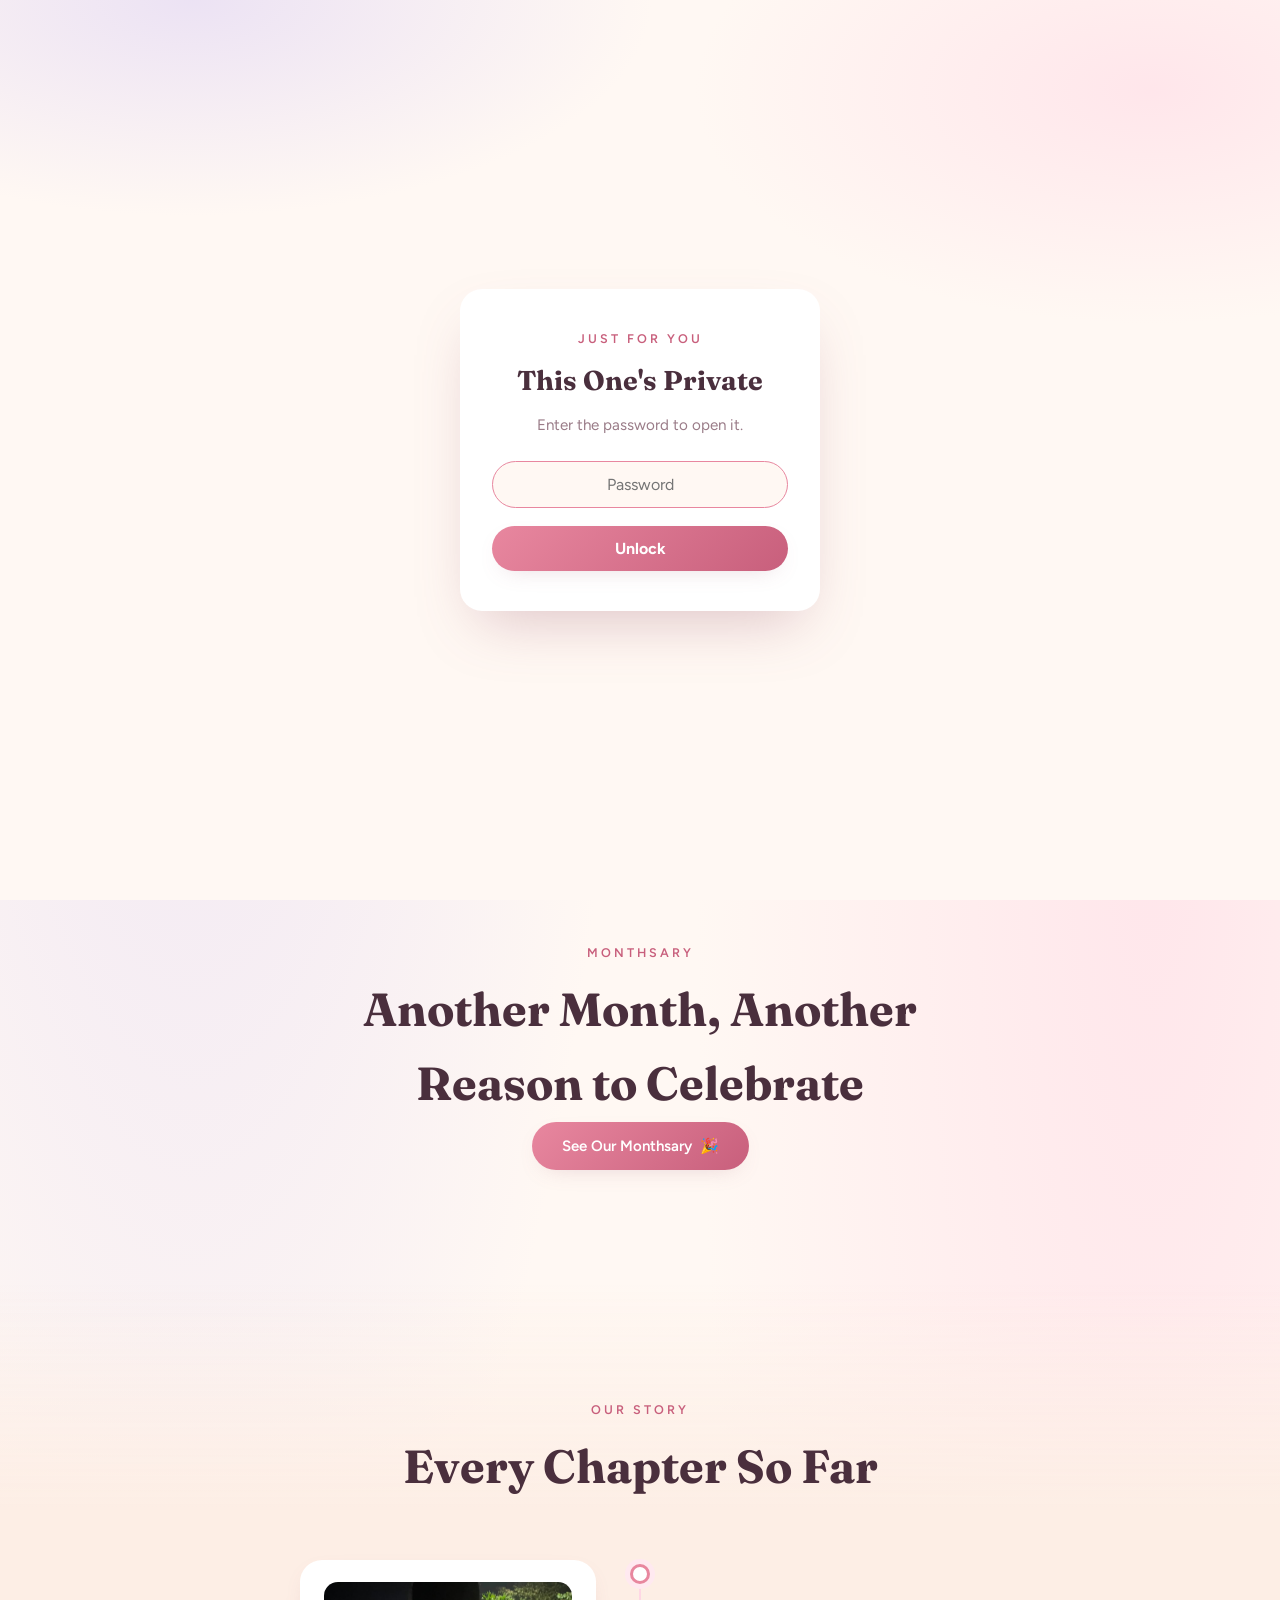
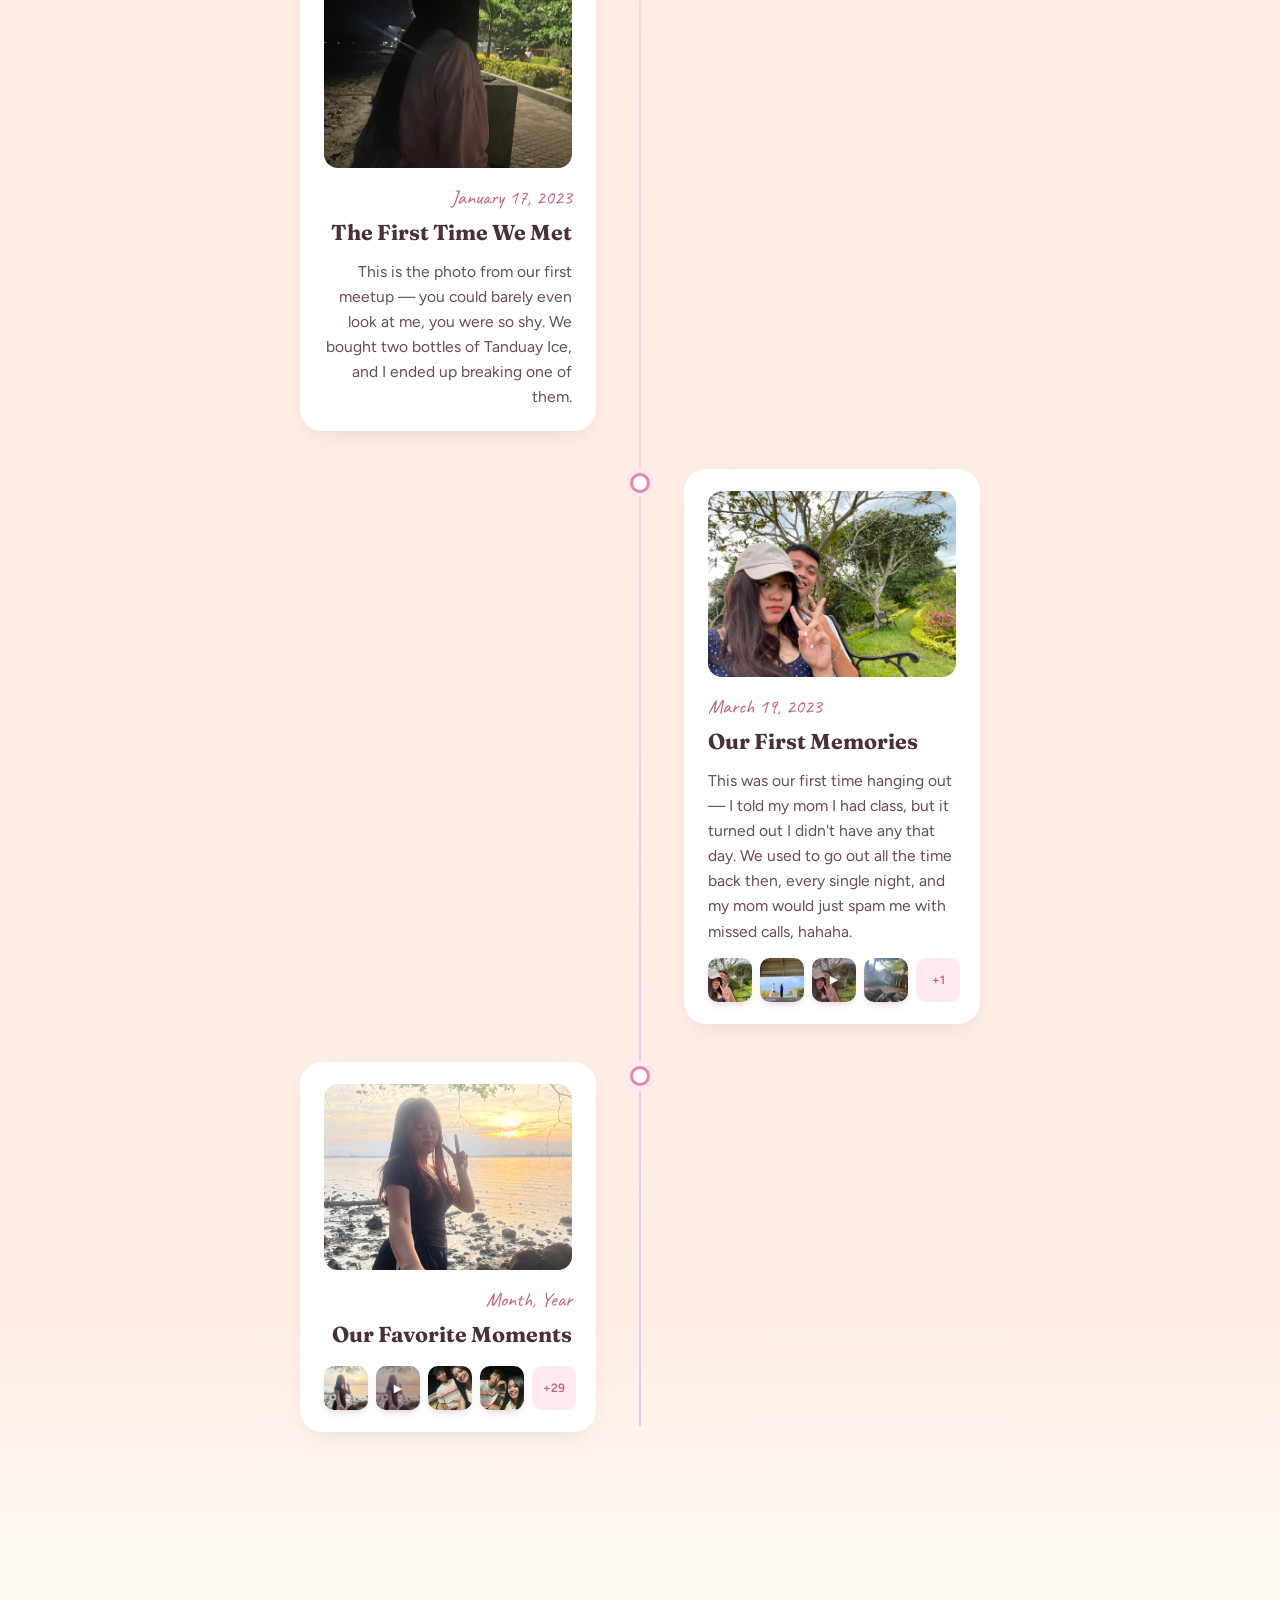
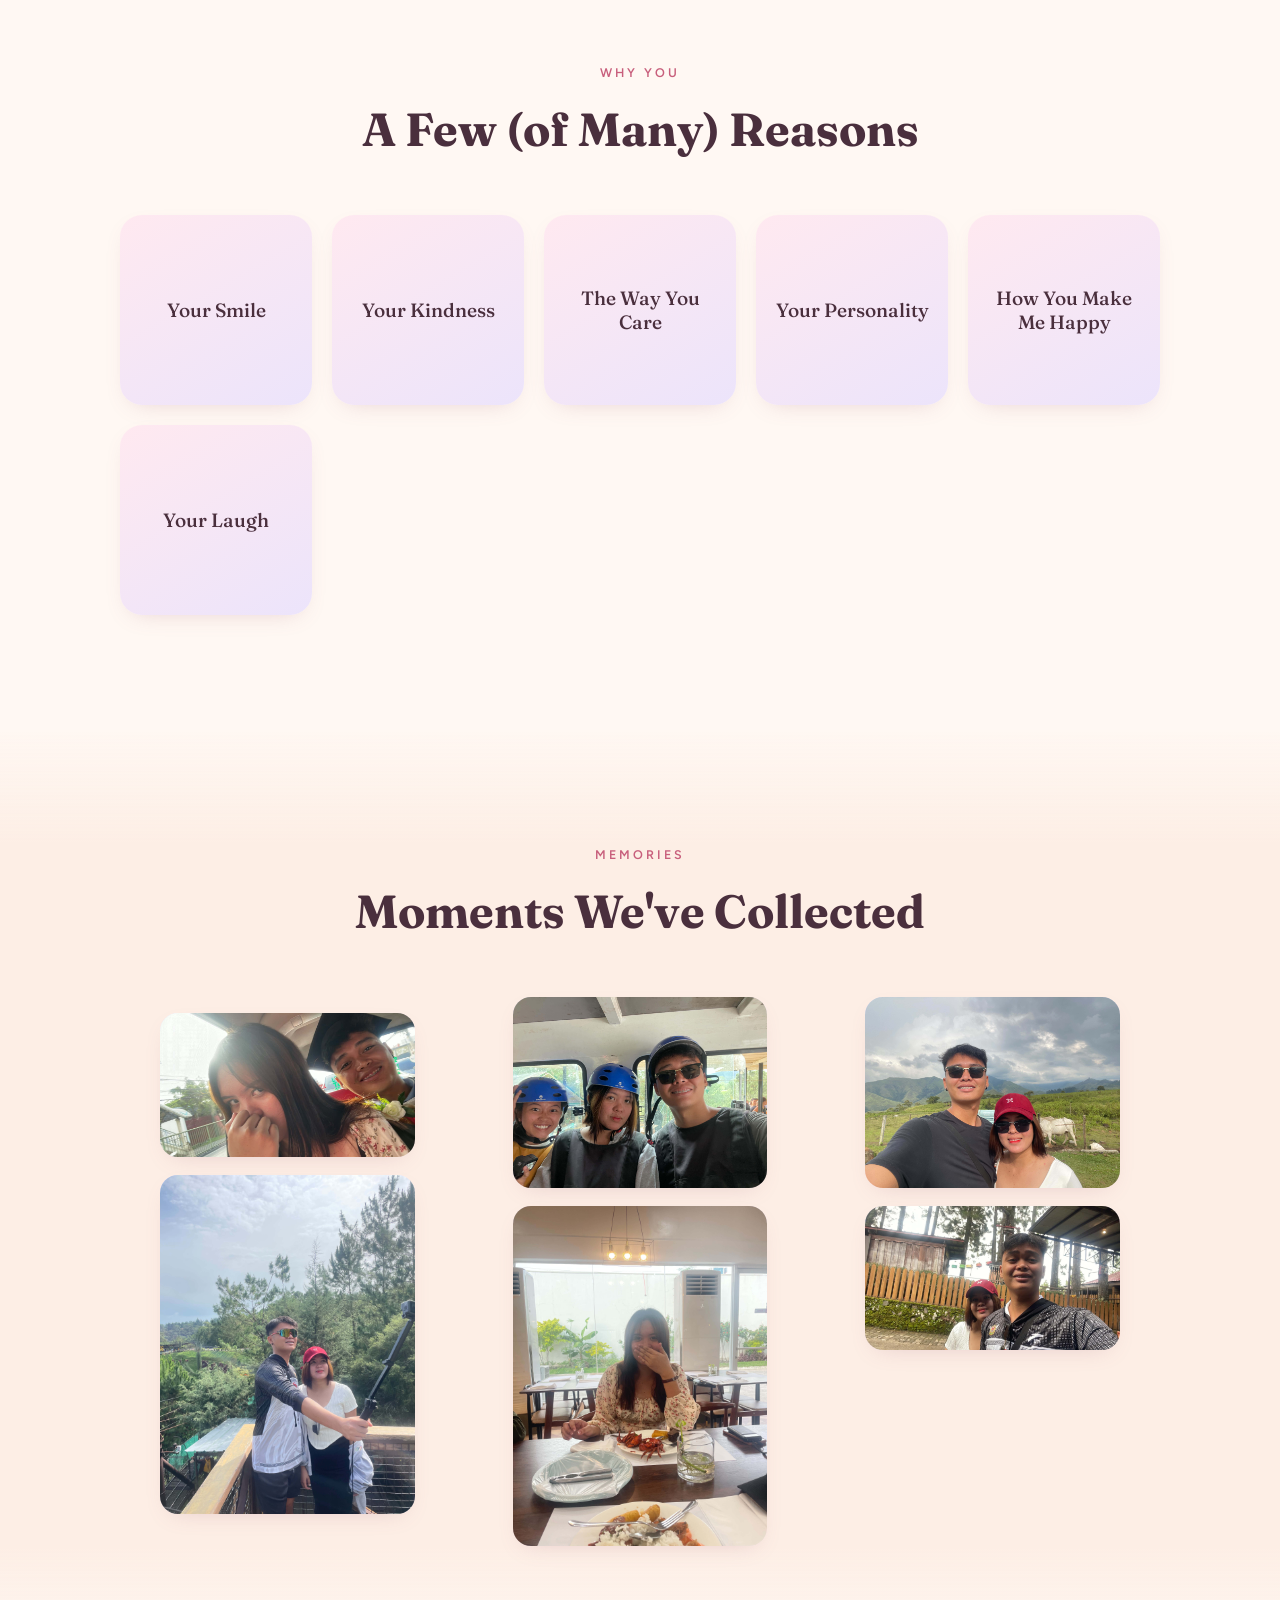
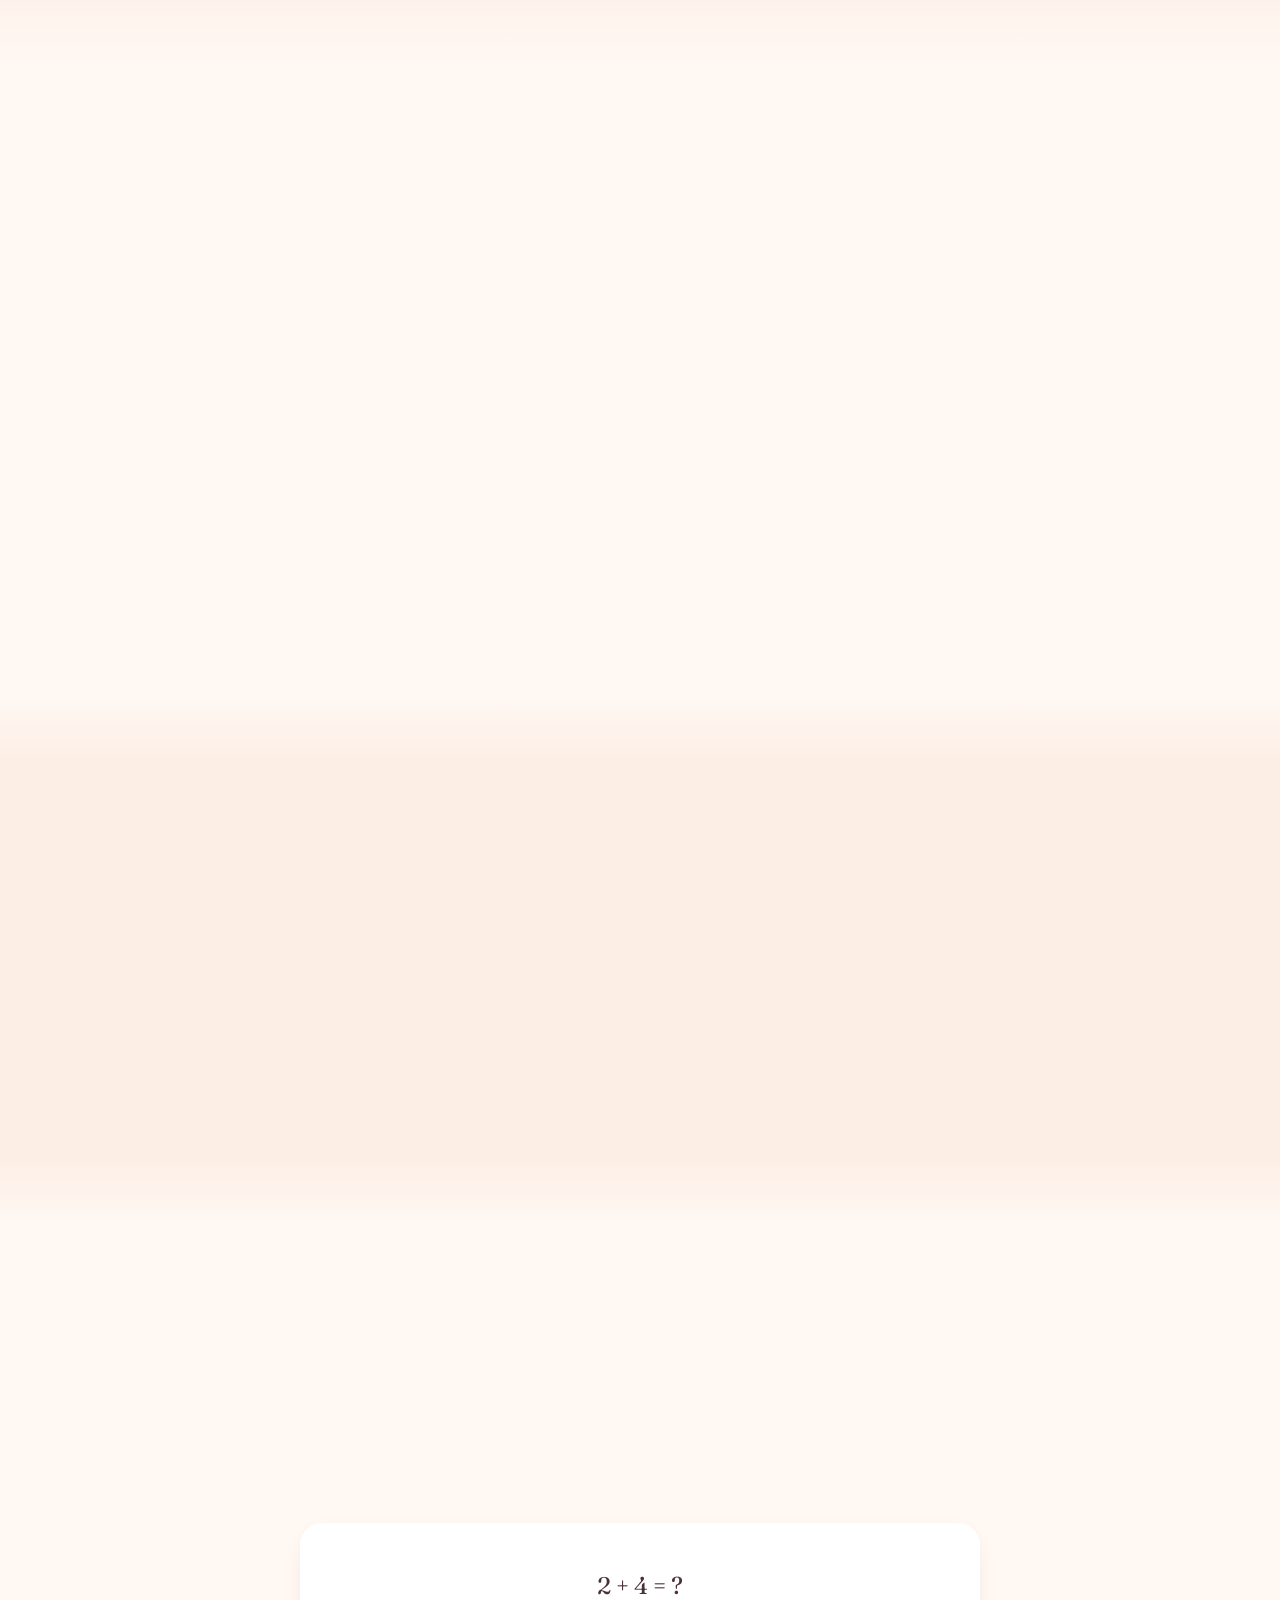
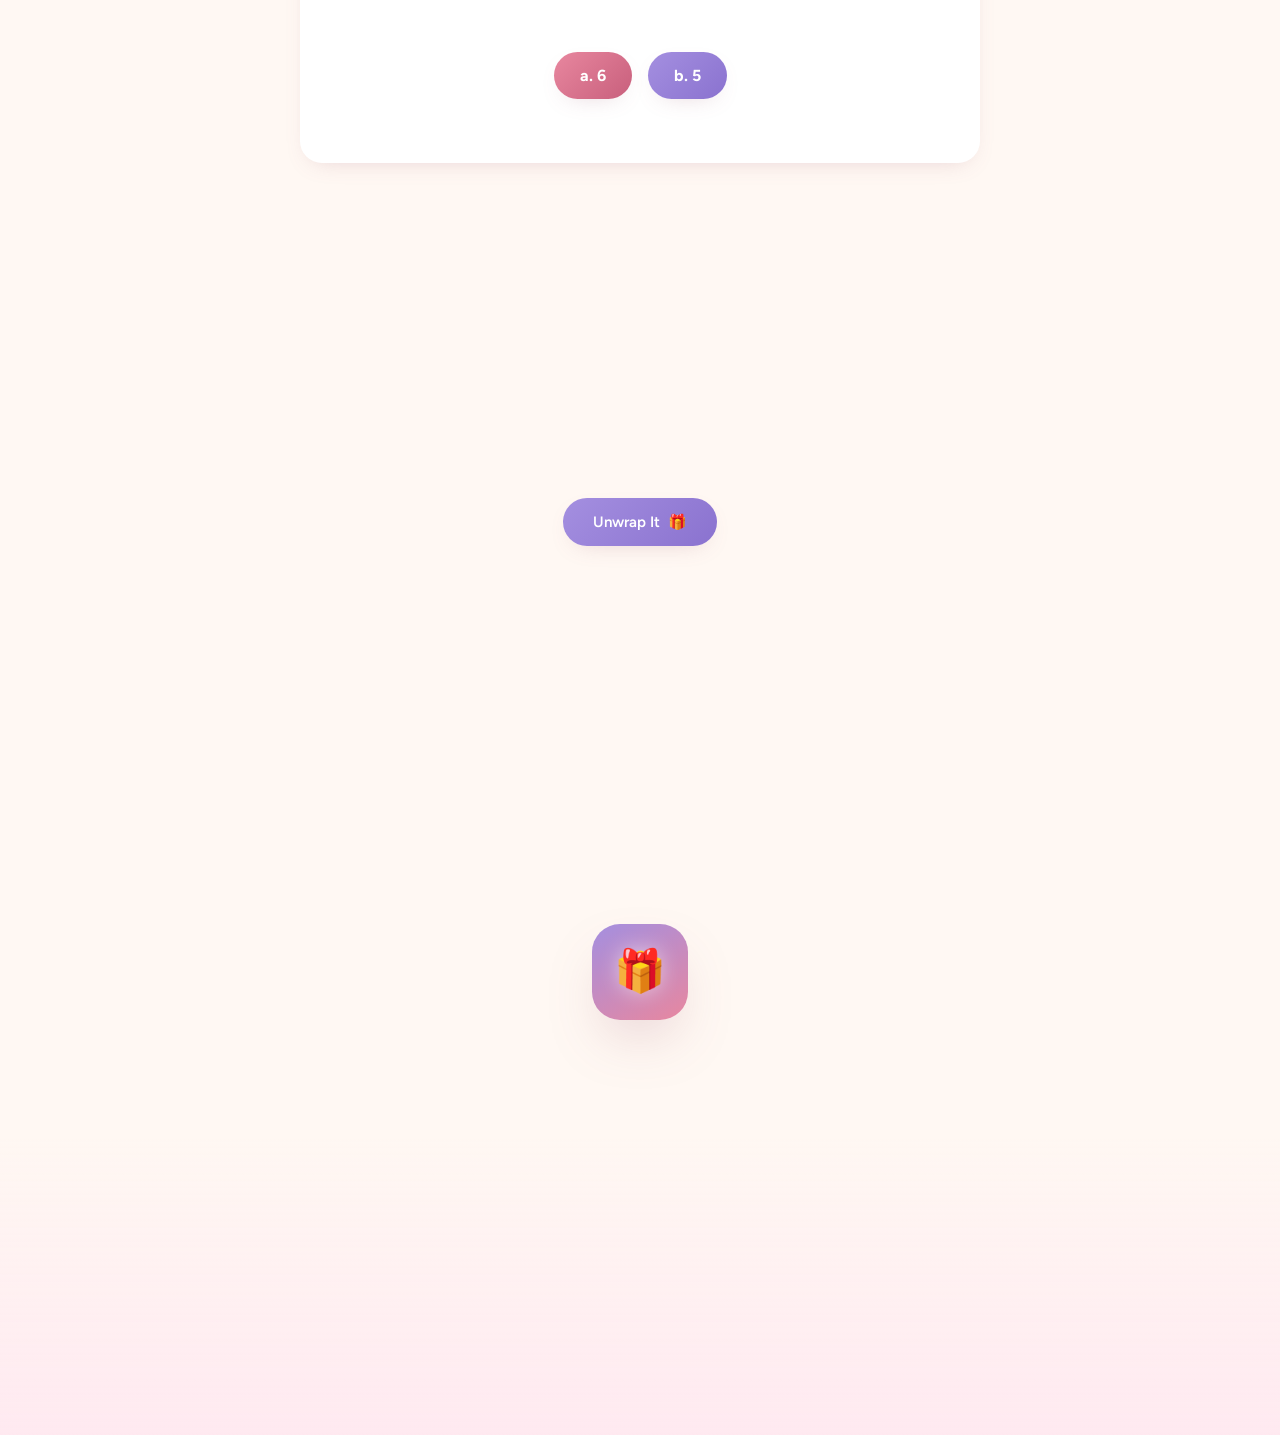
==== commit 02af1cc7: "Add password gate, growing-flower garden gift reveal, background music, and gallery photos Co-Author" ====
--- a/index.html
+++ b/index.html
@@ -8,8 +8,24 @@
 </head>
 <body>
 
+<div class="site-gate" id="siteGate">
+  <form class="site-gate-card" id="siteGateForm">
+    <p class="site-gate-kicker">Just For You</p>
+    <h1 class="site-gate-title">This One's Private</h1>
+    <p class="site-gate-sub">Enter the password to open it.</p>
+    <input class="site-gate-input" id="siteGateInput" type="password" placeholder="Password" autocomplete="off" autofocus>
+    <button class="site-gate-btn" type="submit">Unlock</button>
+    <p class="site-gate-error" id="siteGateError" hidden>Hindi tama, try ulit.</p>
+  </form>
+</div>
+
 <canvas id="ambient" aria-hidden="true"></canvas>
 <div class="bulalak-layer" id="bulalakLayer" aria-hidden="true"></div>
+
+<div class="bg-music-player" aria-hidden="true"><div id="bgMusicFrame"></div></div>
+<button class="bg-music-toggle" id="bgMusicToggle" aria-label="Play music">
+  <span id="bgMusicIcon">&#9835;</span>
+</button>
 
 <button class="to-top" id="toTop" hidden aria-label="Back to top">&uarr;</button>
 
@@ -196,9 +212,219 @@
   <div class="gift-overlay-bg" id="giftBg"></div>
   <canvas class="gift-fx-back" id="giftFxBack" aria-hidden="true"></canvas>
   <div class="gift-flower-wrap" id="giftFlowerWrap" aria-hidden="true">
-    <div class="base-glow"></div>
-    <div class="center-light" id="centerLight"></div>
-    <img class="gift-flower" id="giftFlower" src="static/assets/gift-flower.webp" alt="">
+    <div class="gift-flower-scene" id="giftFlowerScene">
+      <div class="night"></div>
+      <div class="flowers">
+        <div class="flower flower--1">
+          <div class="flower__leafs flower__leafs--1">
+            <div class="flower__leaf flower__leaf--1"></div>
+            <div class="flower__leaf flower__leaf--2"></div>
+            <div class="flower__leaf flower__leaf--3"></div>
+            <div class="flower__leaf flower__leaf--4"></div>
+            <div class="flower__white-circle"></div>
+            <div class="flower__light flower__light--1"></div>
+            <div class="flower__light flower__light--2"></div>
+            <div class="flower__light flower__light--3"></div>
+            <div class="flower__light flower__light--4"></div>
+            <div class="flower__light flower__light--5"></div>
+            <div class="flower__light flower__light--6"></div>
+            <div class="flower__light flower__light--7"></div>
+            <div class="flower__light flower__light--8"></div>
+          </div>
+          <div class="flower__line">
+            <div class="flower__line__leaf flower__line__leaf--1"></div>
+            <div class="flower__line__leaf flower__line__leaf--2"></div>
+            <div class="flower__line__leaf flower__line__leaf--3"></div>
+            <div class="flower__line__leaf flower__line__leaf--4"></div>
+            <div class="flower__line__leaf flower__line__leaf--5"></div>
+            <div class="flower__line__leaf flower__line__leaf--6"></div>
+          </div>
+        </div>
+
+        <div class="flower flower--2">
+          <div class="flower__leafs flower__leafs--2">
+            <div class="flower__leaf flower__leaf--1"></div>
+            <div class="flower__leaf flower__leaf--2"></div>
+            <div class="flower__leaf flower__leaf--3"></div>
+            <div class="flower__leaf flower__leaf--4"></div>
+            <div class="flower__white-circle"></div>
+            <div class="flower__light flower__light--1"></div>
+            <div class="flower__light flower__light--2"></div>
+            <div class="flower__light flower__light--3"></div>
+            <div class="flower__light flower__light--4"></div>
+            <div class="flower__light flower__light--5"></div>
+            <div class="flower__light flower__light--6"></div>
+            <div class="flower__light flower__light--7"></div>
+            <div class="flower__light flower__light--8"></div>
+          </div>
+          <div class="flower__line">
+            <div class="flower__line__leaf flower__line__leaf--1"></div>
+            <div class="flower__line__leaf flower__line__leaf--2"></div>
+            <div class="flower__line__leaf flower__line__leaf--3"></div>
+            <div class="flower__line__leaf flower__line__leaf--4"></div>
+          </div>
+        </div>
+
+        <div class="flower flower--3">
+          <div class="flower__leafs flower__leafs--3">
+            <div class="flower__leaf flower__leaf--1"></div>
+            <div class="flower__leaf flower__leaf--2"></div>
+            <div class="flower__leaf flower__leaf--3"></div>
+            <div class="flower__leaf flower__leaf--4"></div>
+            <div class="flower__white-circle"></div>
+            <div class="flower__light flower__light--1"></div>
+            <div class="flower__light flower__light--2"></div>
+            <div class="flower__light flower__light--3"></div>
+            <div class="flower__light flower__light--4"></div>
+            <div class="flower__light flower__light--5"></div>
+            <div class="flower__light flower__light--6"></div>
+            <div class="flower__light flower__light--7"></div>
+            <div class="flower__light flower__light--8"></div>
+          </div>
+          <div class="flower__line">
+            <div class="flower__line__leaf flower__line__leaf--1"></div>
+            <div class="flower__line__leaf flower__line__leaf--2"></div>
+            <div class="flower__line__leaf flower__line__leaf--3"></div>
+            <div class="flower__line__leaf flower__line__leaf--4"></div>
+          </div>
+        </div>
+
+        <div class="grow-ans" style="--d:1.2s">
+          <div class="flower__g-long">
+            <div class="flower__g-long__top"></div>
+            <div class="flower__g-long__bottom"></div>
+          </div>
+        </div>
+
+        <div class="growing-grass">
+          <div class="flower__grass flower__grass--1">
+            <div class="flower__grass--top"></div>
+            <div class="flower__grass--bottom"></div>
+            <div class="flower__grass__leaf flower__grass__leaf--1"></div>
+            <div class="flower__grass__leaf flower__grass__leaf--2"></div>
+            <div class="flower__grass__leaf flower__grass__leaf--3"></div>
+            <div class="flower__grass__leaf flower__grass__leaf--4"></div>
+            <div class="flower__grass__leaf flower__grass__leaf--5"></div>
+            <div class="flower__grass__leaf flower__grass__leaf--6"></div>
+            <div class="flower__grass__leaf flower__grass__leaf--7"></div>
+            <div class="flower__grass__leaf flower__grass__leaf--8"></div>
+            <div class="flower__grass__overlay"></div>
+          </div>
+        </div>
+
+        <div class="growing-grass">
+          <div class="flower__grass flower__grass--2">
+            <div class="flower__grass--top"></div>
+            <div class="flower__grass--bottom"></div>
+            <div class="flower__grass__leaf flower__grass__leaf--1"></div>
+            <div class="flower__grass__leaf flower__grass__leaf--2"></div>
+            <div class="flower__grass__leaf flower__grass__leaf--3"></div>
+            <div class="flower__grass__leaf flower__grass__leaf--4"></div>
+            <div class="flower__grass__leaf flower__grass__leaf--5"></div>
+            <div class="flower__grass__leaf flower__grass__leaf--6"></div>
+            <div class="flower__grass__leaf flower__grass__leaf--7"></div>
+            <div class="flower__grass__leaf flower__grass__leaf--8"></div>
+            <div class="flower__grass__overlay"></div>
+          </div>
+        </div>
+
+        <div class="grow-ans" style="--d:2.4s">
+          <div class="flower__g-right flower__g-right--1">
+            <div class="leaf"></div>
+          </div>
+        </div>
+
+        <div class="grow-ans" style="--d:2.8s">
+          <div class="flower__g-right flower__g-right--2">
+            <div class="leaf"></div>
+          </div>
+        </div>
+
+        <div class="grow-ans" style="--d:2.8s">
+          <div class="flower__g-front">
+            <div class="flower__g-front__leaf-wrapper flower__g-front__leaf-wrapper--1"><div class="flower__g-front__leaf"></div></div>
+            <div class="flower__g-front__leaf-wrapper flower__g-front__leaf-wrapper--2"><div class="flower__g-front__leaf"></div></div>
+            <div class="flower__g-front__leaf-wrapper flower__g-front__leaf-wrapper--3"><div class="flower__g-front__leaf"></div></div>
+            <div class="flower__g-front__leaf-wrapper flower__g-front__leaf-wrapper--4"><div class="flower__g-front__leaf"></div></div>
+            <div class="flower__g-front__leaf-wrapper flower__g-front__leaf-wrapper--5"><div class="flower__g-front__leaf"></div></div>
+            <div class="flower__g-front__leaf-wrapper flower__g-front__leaf-wrapper--6"><div class="flower__g-front__leaf"></div></div>
+            <div class="flower__g-front__leaf-wrapper flower__g-front__leaf-wrapper--7"><div class="flower__g-front__leaf"></div></div>
+            <div class="flower__g-front__leaf-wrapper flower__g-front__leaf-wrapper--8"><div class="flower__g-front__leaf"></div></div>
+            <div class="flower__g-front__line"></div>
+          </div>
+        </div>
+
+        <div class="grow-ans" style="--d:3.2s">
+          <div class="flower__g-fr">
+            <div class="leaf"></div>
+            <div class="flower__g-fr__leaf flower__g-fr__leaf--1"></div>
+            <div class="flower__g-fr__leaf flower__g-fr__leaf--2"></div>
+            <div class="flower__g-fr__leaf flower__g-fr__leaf--3"></div>
+            <div class="flower__g-fr__leaf flower__g-fr__leaf--4"></div>
+            <div class="flower__g-fr__leaf flower__g-fr__leaf--5"></div>
+            <div class="flower__g-fr__leaf flower__g-fr__leaf--6"></div>
+            <div class="flower__g-fr__leaf flower__g-fr__leaf--7"></div>
+            <div class="flower__g-fr__leaf flower__g-fr__leaf--8"></div>
+          </div>
+        </div>
+
+        <div class="long-g long-g--0">
+          <div class="grow-ans" style="--d:3s"><div class="leaf leaf--0"></div></div>
+          <div class="grow-ans" style="--d:2.2s"><div class="leaf leaf--1"></div></div>
+          <div class="grow-ans" style="--d:3.4s"><div class="leaf leaf--2"></div></div>
+          <div class="grow-ans" style="--d:3.6s"><div class="leaf leaf--3"></div></div>
+        </div>
+
+        <div class="long-g long-g--1">
+          <div class="grow-ans" style="--d:3.6s"><div class="leaf leaf--0"></div></div>
+          <div class="grow-ans" style="--d:3.8s"><div class="leaf leaf--1"></div></div>
+          <div class="grow-ans" style="--d:4s"><div class="leaf leaf--2"></div></div>
+          <div class="grow-ans" style="--d:4.2s"><div class="leaf leaf--3"></div></div>
+        </div>
+
+        <div class="long-g long-g--2">
+          <div class="grow-ans" style="--d:4s"><div class="leaf leaf--0"></div></div>
+          <div class="grow-ans" style="--d:4.2s"><div class="leaf leaf--1"></div></div>
+          <div class="grow-ans" style="--d:4.4s"><div class="leaf leaf--2"></div></div>
+          <div class="grow-ans" style="--d:4.6s"><div class="leaf leaf--3"></div></div>
+        </div>
+
+        <div class="long-g long-g--3">
+          <div class="grow-ans" style="--d:4s"><div class="leaf leaf--0"></div></div>
+          <div class="grow-ans" style="--d:4.2s"><div class="leaf leaf--1"></div></div>
+          <div class="grow-ans" style="--d:3s"><div class="leaf leaf--2"></div></div>
+          <div class="grow-ans" style="--d:3.6s"><div class="leaf leaf--3"></div></div>
+        </div>
+
+        <div class="long-g long-g--4">
+          <div class="grow-ans" style="--d:4s"><div class="leaf leaf--0"></div></div>
+          <div class="grow-ans" style="--d:4.2s"><div class="leaf leaf--1"></div></div>
+          <div class="grow-ans" style="--d:3s"><div class="leaf leaf--2"></div></div>
+          <div class="grow-ans" style="--d:3.6s"><div class="leaf leaf--3"></div></div>
+        </div>
+
+        <div class="long-g long-g--5">
+          <div class="grow-ans" style="--d:4s"><div class="leaf leaf--0"></div></div>
+          <div class="grow-ans" style="--d:4.2s"><div class="leaf leaf--1"></div></div>
+          <div class="grow-ans" style="--d:3s"><div class="leaf leaf--2"></div></div>
+          <div class="grow-ans" style="--d:3.6s"><div class="leaf leaf--3"></div></div>
+        </div>
+
+        <div class="long-g long-g--6">
+          <div class="grow-ans" style="--d:4.2s"><div class="leaf leaf--0"></div></div>
+          <div class="grow-ans" style="--d:4.4s"><div class="leaf leaf--1"></div></div>
+          <div class="grow-ans" style="--d:4.6s"><div class="leaf leaf--2"></div></div>
+          <div class="grow-ans" style="--d:4.8s"><div class="leaf leaf--3"></div></div>
+        </div>
+
+        <div class="long-g long-g--7">
+          <div class="grow-ans" style="--d:3s"><div class="leaf leaf--0"></div></div>
+          <div class="grow-ans" style="--d:3.2s"><div class="leaf leaf--1"></div></div>
+          <div class="grow-ans" style="--d:3.5s"><div class="leaf leaf--2"></div></div>
+          <div class="grow-ans" style="--d:3.6s"><div class="leaf leaf--3"></div></div>
+        </div>
+      </div>
+    </div>
   </div>
   <canvas class="gift-fx-front" id="giftFxFront" aria-hidden="true"></canvas>
   <button class="gift-close" id="giftClose" aria-label="Close">&#10005;</button>
--- a/static/style.css
+++ b/static/style.css
@@ -96,6 +96,21 @@
 }
 .to-top.visible{ opacity:1; transform:translateY(0); }
 
+.bg-music-player{
+  position:fixed; width:1px; height:1px; overflow:hidden; opacity:0; pointer-events:none; left:-9999px;
+}
+.bg-music-toggle{
+  position:fixed; left:18px; bottom:18px; z-index:25; width:46px; height:46px; border-radius:50%;
+  background:var(--card); box-shadow:var(--shadow-sm); color:var(--rose-deep); font-size:19px;
+  display:flex; align-items:center; justify-content:center; transition:transform .2s ease, color .2s ease;
+}
+.bg-music-toggle:hover{ transform:translateY(-2px); }
+.bg-music-toggle.is-playing{ color:var(--lavender-deep); animation:bg-music-pulse 1.6s ease-in-out infinite; }
+@keyframes bg-music-pulse{
+  0%,100%{ transform:scale(1); }
+  50%{ transform:scale(1.12); }
+}
+
 /* ---------- layout helpers ---------- */
 .section{ position:relative; z-index:1; padding:clamp(64px,9vw,120px) 20px; }
 .section-alt{ background:linear-gradient(180deg, transparent, var(--cream-2) 12%, var(--cream-2) 88%, transparent); }
@@ -118,6 +133,42 @@
 .btn-primary:hover{ transform:translateY(-3px); box-shadow:var(--shadow-lg); }
 .btn-secondary{ background:linear-gradient(135deg, var(--lavender-deep), #8a72cf); color:#fff; box-shadow:var(--shadow-sm); }
 .btn-secondary:hover{ transform:translateY(-3px); box-shadow:var(--shadow-lg); }
+
+/* ================= SITE GATE ================= */
+.site-gate{
+  position:fixed; inset:0; z-index:500;
+  display:flex; align-items:center; justify-content:center;
+  padding:20px;
+  background:
+    radial-gradient(60% 40% at 15% 0%, rgba(217,205,245,0.5), transparent 60%),
+    radial-gradient(55% 40% at 90% 10%, rgba(255,215,228,0.55), transparent 65%),
+    var(--cream);
+  transition:opacity .5s ease, visibility .5s ease;
+}
+.site-gate.is-unlocked{ opacity:0; visibility:hidden; pointer-events:none; }
+.site-gate-card{
+  width:100%; max-width:360px; background:var(--card); border-radius:var(--radius);
+  box-shadow:var(--shadow-lg); padding:40px 32px; text-align:center;
+  display:flex; flex-direction:column; align-items:center; gap:6px;
+}
+.site-gate-kicker{
+  font-size:12.5px; letter-spacing:.24em; text-transform:uppercase; color:var(--rose-deep); font-weight:600;
+}
+.site-gate-title{ font-family:'Fraunces',Georgia,serif; font-size:1.7rem; color:var(--plum); margin:4px 0 0; }
+.site-gate-sub{ color:var(--muted); font-size:.95rem; margin:4px 0 18px; }
+.site-gate-input{
+  width:100%; padding:13px 16px; border-radius:999px; border:1.5px solid var(--line);
+  font-size:1rem; font-family:inherit; text-align:center; background:var(--cream);
+  color:var(--plum);
+}
+.site-gate-input:focus{ outline:none; border-color:var(--rose); }
+.site-gate-btn{
+  width:100%; margin-top:12px; padding:13px 16px; border-radius:999px; font-weight:700; font-size:1rem;
+  color:#fff; background:linear-gradient(135deg, var(--rose), var(--rose-deep)); box-shadow:var(--shadow-sm);
+  transition:transform .2s ease;
+}
+.site-gate-btn:hover{ transform:translateY(-2px); }
+.site-gate-error{ color:var(--rose-deep); font-size:.85rem; margin-top:10px; }
 
 /* ================= HERO ================= */
 .hero{
@@ -503,56 +554,311 @@
   pointer-events:none;
 }
 .gift-flower-wrap.is-clickable{ pointer-events:auto; cursor:pointer; }
-.center-light{
-  position:absolute; top:50%; left:50%; width:16px; height:16px; margin:-8px 0 0 -8px;
-  border-radius:50%; background:radial-gradient(circle, #ffffff, #39ff88 55%, transparent 100%);
-  opacity:0; transform:scale(0); pointer-events:none;
-  transition:opacity .6s ease, transform .6s ease;
-}
-.center-light.show-light{
-  opacity:1; transform:scale(2.4);
-  filter:drop-shadow(0 0 18px #bdffd7) drop-shadow(0 0 34px #39ff88);
-}
-.center-light.bloom{ opacity:0; transition-delay:.2s; }
-
-.base-glow{
-  position:absolute; bottom:14%; left:50%; width:60%; height:60px;
-  transform:translateX(-50%); border-radius:50%; pointer-events:none;
-  background:radial-gradient(ellipse, rgba(57,255,136,0.5), transparent 70%);
-  opacity:0; transition:opacity 1s ease;
-}
-.gift-flower-wrap.bloom .base-glow{ opacity:1; }
-
-.gift-flower{
-  position:relative; width:min(92vw, 620px); height:auto;
-  mix-blend-mode:screen;
-  -webkit-mask-image:radial-gradient(ellipse 62% 62% at 50% 46%, #000 50%, transparent 82%);
-  mask-image:radial-gradient(ellipse 62% 62% at 50% 46%, #000 50%, transparent 82%);
+/* ================= GROWING FLOWER GARDEN (gift reveal) ================= */
+.gift-flower-scene{
+  --dark-color:#000;
+  position:relative; width:100%; height:100%;
+  display:flex; align-items:flex-end; justify-content:center;
+  overflow:hidden; perspective:1000px;
+}
+.gift-flower-scene *, .gift-flower-scene *::before, .gift-flower-scene *::after{
+  box-sizing:border-box;
+}
+.gift-flower-scene .night{
+  position:absolute; inset:0; filter:blur(0.1vmin);
+}
+.gift-flower-scene .flowers{
+  position:relative; transform:scale(0.9);
+}
+.gift-flower-scene .flower{
+  position:absolute; bottom:10vmin; transform-origin:bottom center; z-index:10;
+  --fl-speed:0.8s;
+}
+.gift-flower-scene .flower--1{ animation:moving-flower-1 4s linear infinite; }
+.gift-flower-scene .flower--1 .flower__line{ height:70vmin; animation-delay:.3s; }
+.gift-flower-scene .flower--1 .flower__line__leaf--1{ animation:blooming-leaf-right var(--fl-speed) 1.6s backwards; }
+.gift-flower-scene .flower--1 .flower__line__leaf--2{ animation:blooming-leaf-right var(--fl-speed) 1.4s backwards; }
+.gift-flower-scene .flower--1 .flower__line__leaf--3{ animation:blooming-leaf-left var(--fl-speed) 1.2s backwards; }
+.gift-flower-scene .flower--1 .flower__line__leaf--4{ animation:blooming-leaf-left var(--fl-speed) 1s backwards; }
+.gift-flower-scene .flower--1 .flower__line__leaf--5{ animation:blooming-leaf-right var(--fl-speed) 1.8s backwards; }
+.gift-flower-scene .flower--1 .flower__line__leaf--6{ animation:blooming-leaf-left var(--fl-speed) 2s backwards; }
+.gift-flower-scene .flower--2{ left:50%; transform:rotate(20deg); animation:moving-flower-2 4s linear infinite; }
+.gift-flower-scene .flower--2 .flower__line{ height:60vmin; animation-delay:.6s; }
+.gift-flower-scene .flower--2 .flower__line__leaf--1{ animation:blooming-leaf-right var(--fl-speed) 1.9s backwards; }
+.gift-flower-scene .flower--2 .flower__line__leaf--2{ animation:blooming-leaf-right var(--fl-speed) 1.7s backwards; }
+.gift-flower-scene .flower--2 .flower__line__leaf--3{ animation:blooming-leaf-left var(--fl-speed) 1.5s backwards; }
+.gift-flower-scene .flower--2 .flower__line__leaf--4{ animation:blooming-leaf-left var(--fl-speed) 1.3s backwards; }
+.gift-flower-scene .flower--3{ left:50%; transform:rotate(-15deg); animation:moving-flower-3 4s linear infinite; }
+.gift-flower-scene .flower--3 .flower__line{ animation-delay:.9s; }
+.gift-flower-scene .flower--3 .flower__line__leaf--1{ animation:blooming-leaf-right var(--fl-speed) 2.5s backwards; }
+.gift-flower-scene .flower--3 .flower__line__leaf--2{ animation:blooming-leaf-right var(--fl-speed) 2.3s backwards; }
+.gift-flower-scene .flower--3 .flower__line__leaf--3{ animation:blooming-leaf-left var(--fl-speed) 2.1s backwards; }
+.gift-flower-scene .flower--3 .flower__line__leaf--4{ animation:blooming-leaf-left var(--fl-speed) 1.9s backwards; }
+.gift-flower-scene .flower__leafs{ position:relative; animation:blooming-flower 2s backwards; }
+.gift-flower-scene .flower__leafs--1{ animation-delay:1.1s; }
+.gift-flower-scene .flower__leafs--2{ animation-delay:1.4s; }
+.gift-flower-scene .flower__leafs--3{ animation-delay:1.7s; }
+.gift-flower-scene .flower__leafs::after{
+  content:""; position:absolute; left:0; top:0; transform:translate(-50%,-100%);
+  width:8vmin; height:8vmin; background-color:#6bf0ff; filter:blur(10vmin);
+}
+.gift-flower-scene .flower__leaf{
+  position:absolute; bottom:0; left:50%; width:8vmin; height:11vmin;
+  border-radius:51% 49% 47% 53%/44% 45% 55% 69%;
+  background-color:#a7ffee; background-image:linear-gradient(to top,#54b8aa,#a7ffee);
+  transform-origin:bottom center; opacity:.9;
+  box-shadow:inset 0 0 2vmin rgba(255,255,255,.5);
+}
+.gift-flower-scene .flower__leaf--1{ transform:translate(-10%,1%) rotateY(40deg) rotateX(-50deg); }
+.gift-flower-scene .flower__leaf--2{ transform:translate(-50%,-4%) rotateX(40deg); }
+.gift-flower-scene .flower__leaf--3{ transform:translate(-90%,0%) rotateY(45deg) rotateX(50deg); }
+.gift-flower-scene .flower__leaf--4{
+  width:8vmin; height:8vmin; transform-origin:bottom left; border-radius:4vmin 10vmin 4vmin 4vmin;
+  transform:translate(0%,18%) rotateX(70deg) rotate(-43deg);
+  background-image:linear-gradient(to top,#39c6d6,#a7ffee); z-index:1; opacity:.8;
+}
+.gift-flower-scene .flower__white-circle{
+  position:absolute; left:-3.5vmin; top:-3vmin; width:9vmin; height:4vmin;
+  border-radius:50%; background-color:#fff;
+}
+.gift-flower-scene .flower__white-circle::after{
+  content:""; position:absolute; left:50%; top:45%; transform:translate(-50%,-50%);
+  width:60%; height:60%; border-radius:inherit;
+  background-image:linear-gradient(90deg, rgb(255,235,18), rgb(255,206,0));
+}
+.gift-flower-scene .flower__line{
+  height:55vmin; width:1.5vmin;
+  background-image:linear-gradient(to left, rgba(0,0,0,.2), transparent, rgba(255,255,255,.2)),
+    linear-gradient(to top, transparent 10%, #14757a, #39c6d6);
+  box-shadow:inset 0 0 2px rgba(0,0,0,.5);
+  animation:grow-flower-tree 4s backwards;
+}
+.gift-flower-scene .flower__line__leaf{
+  --w:7vmin; --h:calc(var(--w) + 2vmin);
+  position:absolute; top:20%; left:90%; width:var(--w); height:var(--h);
+  border-top-right-radius:var(--h); border-bottom-left-radius:var(--h);
+  background-image:linear-gradient(to top, rgba(20,117,122,.4), #39c6d6);
+}
+.gift-flower-scene .flower__line__leaf--1{ transform:rotate(70deg) rotateY(30deg); }
+.gift-flower-scene .flower__line__leaf--2{ top:45%; transform:rotate(70deg) rotateY(30deg); }
+.gift-flower-scene .flower__line__leaf--3, .gift-flower-scene .flower__line__leaf--4, .gift-flower-scene .flower__line__leaf--6{
+  border-top-right-radius:0; border-bottom-left-radius:0;
+  border-top-left-radius:var(--h); border-bottom-right-radius:var(--h);
+  left:-460%; top:12%; transform:rotate(-70deg) rotateY(30deg);
+}
+.gift-flower-scene .flower__line__leaf--4{ top:40%; }
+.gift-flower-scene .flower__line__leaf--5{ top:0; transform-origin:left; transform:rotate(70deg) rotateY(30deg) scale(.6); }
+.gift-flower-scene .flower__line__leaf--6{ top:-2%; left:-450%; transform-origin:right; transform:rotate(-70deg) rotateY(30deg) scale(.6); }
+.gift-flower-scene .flower__light{
+  position:absolute; bottom:0vmin; width:1vmin; height:1vmin;
+  background-color:rgb(255,251,0); border-radius:50%; filter:blur(.2vmin);
+  animation:light-ans 4s linear infinite backwards;
+}
+.gift-flower-scene .flower__light:nth-child(odd){ background-color:#23f0ff; }
+.gift-flower-scene .flower__light--1{ left:-2vmin; animation-delay:1s; }
+.gift-flower-scene .flower__light--2{ left:3vmin; animation-delay:.5s; }
+.gift-flower-scene .flower__light--3{ left:-6vmin; animation-delay:.3s; }
+.gift-flower-scene .flower__light--4{ left:6vmin; animation-delay:.9s; }
+.gift-flower-scene .flower__light--5{ left:-1vmin; animation-delay:1.5s; }
+.gift-flower-scene .flower__light--6{ left:-4vmin; animation-delay:3s; }
+.gift-flower-scene .flower__light--7{ left:3vmin; animation-delay:2s; }
+.gift-flower-scene .flower__light--8{ left:-6vmin; animation-delay:3.5s; }
+.gift-flower-scene .flower__grass{
+  --c:#159faa; --line-w:1.5vmin;
+  position:absolute; bottom:12vmin; left:-7vmin; display:flex; flex-direction:column;
+  align-items:flex-end; z-index:20; transform-origin:bottom center;
+  transform:rotate(-48deg) rotateY(40deg);
+}
+.gift-flower-scene .flower__grass--1{ animation:moving-grass 2s linear infinite; }
+.gift-flower-scene .flower__grass--2{
+  left:2vmin; bottom:10vmin; transform:scale(.5) rotate(75deg) rotateX(10deg) rotateY(-200deg);
+  opacity:.8; z-index:0; animation:moving-grass--2 1.5s linear infinite;
+}
+.gift-flower-scene .flower__grass--top{
+  width:7vmin; height:10vmin; border-top-right-radius:100%;
+  border-right:var(--line-w) solid var(--c); transform-origin:bottom center; transform:rotate(-2deg);
+}
+.gift-flower-scene .flower__grass--bottom{
+  margin-top:-2px; width:var(--line-w); height:25vmin;
+  background-image:linear-gradient(to top, transparent, var(--c));
+}
+.gift-flower-scene .flower__grass__leaf{
+  --size:10vmin; position:absolute; width:calc(var(--size) * 2.1); height:var(--size);
+  border-top-left-radius:var(--size); border-top-right-radius:var(--size);
+  background-image:linear-gradient(to top, transparent, transparent 30%, var(--c)); z-index:100;
+}
+.gift-flower-scene .flower__grass__leaf--1{ top:-6%; left:30%; --size:6vmin; transform:rotate(-20deg); animation:growing-grass-ans--1 2s 2.6s backwards; }
+.gift-flower-scene .flower__grass__leaf--2{ top:-5%; left:-110%; --size:6vmin; transform:rotate(10deg); animation:growing-grass-ans--2 2s 2.4s linear backwards; }
+.gift-flower-scene .flower__grass__leaf--3{ top:5%; left:60%; --size:8vmin; transform:rotate(-18deg) rotateX(-20deg); animation:growing-grass-ans--3 2s 2.2s linear backwards; }
+.gift-flower-scene .flower__grass__leaf--4{ top:6%; left:-135%; --size:8vmin; transform:rotate(2deg); animation:growing-grass-ans--4 2s 2s linear backwards; }
+.gift-flower-scene .flower__grass__leaf--5{ top:20%; left:60%; --size:10vmin; transform:rotate(-24deg) rotateX(-20deg); animation:growing-grass-ans--5 2s 1.8s linear backwards; }
+.gift-flower-scene .flower__grass__leaf--6{ top:22%; left:-180%; --size:10vmin; transform:rotate(10deg); animation:growing-grass-ans--6 2s 1.6s linear backwards; }
+.gift-flower-scene .flower__grass__leaf--7{ top:39%; left:70%; --size:10vmin; transform:rotate(-10deg); animation:growing-grass-ans--7 2s 1.4s linear backwards; }
+.gift-flower-scene .flower__grass__leaf--8{ top:40%; left:-215%; --size:11vmin; transform:rotate(10deg); animation:growing-grass-ans--8 2s 1.2s linear backwards; }
+@keyframes growing-grass-ans--1{ 0%{ transform-origin:bottom left; transform:rotate(-20deg) scale(0); } }
+@keyframes growing-grass-ans--2{ 0%{ transform-origin:bottom right; transform:rotate(10deg) scale(0); } }
+@keyframes growing-grass-ans--3{ 0%{ transform-origin:bottom left; transform:rotate(-18deg) rotateX(-20deg) scale(0); } }
+@keyframes growing-grass-ans--4{ 0%{ transform-origin:bottom right; transform:rotate(2deg) scale(0); } }
+@keyframes growing-grass-ans--5{ 0%{ transform-origin:bottom left; transform:rotate(-24deg) rotateX(-20deg) scale(0); } }
+@keyframes growing-grass-ans--6{ 0%{ transform-origin:bottom right; transform:rotate(10deg) scale(0); } }
+@keyframes growing-grass-ans--7{ 0%{ transform-origin:bottom left; transform:rotate(-10deg) scale(0); } }
+@keyframes growing-grass-ans--8{ 0%{ transform-origin:bottom right; transform:rotate(10deg) scale(0); } }
+.gift-flower-scene .flower__grass__overlay{
+  position:absolute; top:-10%; right:0%; width:100%; height:100%;
+  background-color:rgba(0,0,0,.6); filter:blur(1.5vmin); z-index:100;
+}
+.gift-flower-scene .flower__g-long{
+  --w:2vmin; --h:6vmin; --c:#159faa;
+  position:absolute; bottom:10vmin; left:-3vmin; transform-origin:bottom center;
+  transform:rotate(-30deg) rotateY(-20deg); display:flex; flex-direction:column;
+  align-items:flex-end; animation:flower-g-long-ans 3s linear infinite;
+}
+@keyframes flower-g-long-ans{
+  0%,100%{ transform:rotate(-30deg) rotateY(-20deg); }
+  50%{ transform:rotate(-32deg) rotateY(-20deg); }
+}
+.gift-flower-scene .flower__g-long__top{
+  top:calc(var(--h) * -1); width:calc(var(--w) + 1vmin); height:var(--h);
+  border-top-right-radius:100%; border-right:.7vmin solid var(--c); transform:translate(-0.7vmin,1vmin);
+}
+.gift-flower-scene .flower__g-long__bottom{
+  width:var(--w); height:50vmin; transform-origin:bottom center;
+  background-image:linear-gradient(to top, transparent 30%, var(--c));
+  box-shadow:inset 0 0 2px rgba(0,0,0,.5);
+  clip-path:polygon(35% 0, 65% 1%, 100% 100%, 0% 100%);
+}
+.gift-flower-scene .flower__g-right{ position:absolute; bottom:6vmin; left:-2vmin; transform-origin:bottom left; transform:rotate(20deg); }
+.gift-flower-scene .flower__g-right .leaf{
+  width:30vmin; height:50vmin; border-top-left-radius:100%; border-left:2vmin solid #079097;
+  background-image:linear-gradient(to bottom, transparent, var(--dark-color) 60%);
+  -webkit-mask-image:linear-gradient(to top, transparent 30%, #079097 60%);
+}
+.gift-flower-scene .flower__g-right--1{ animation:flower-g-right-ans 2.5s linear infinite; }
+.gift-flower-scene .flower__g-right--2{ left:5vmin; transform:rotateY(-180deg); animation:flower-g-right-ans--2 3s linear infinite; }
+.gift-flower-scene .flower__g-right--2 .leaf{ height:75vmin; filter:blur(.3vmin); opacity:.8; }
+@keyframes flower-g-right-ans{ 0%,100%{ transform:rotate(20deg); } 50%{ transform:rotate(24deg) rotateX(-20deg); } }
+@keyframes flower-g-right-ans--2{ 0%,100%{ transform:rotateY(-180deg) rotate(0deg) rotateX(-20deg); } 50%{ transform:rotateY(-180deg) rotate(6deg) rotateX(-20deg); } }
+.gift-flower-scene .flower__g-front{
+  position:absolute; bottom:6vmin; left:2.5vmin; z-index:100; transform-origin:bottom center;
+  transform:rotate(-28deg) rotateY(30deg) scale(1.04); animation:flower__g-front-ans 2s linear infinite;
+}
+@keyframes flower__g-front-ans{ 0%,100%{ transform:rotate(-28deg) rotateY(30deg) scale(1.04); } 50%{ transform:rotate(-35deg) rotateY(40deg) scale(1.04); } }
+.gift-flower-scene .flower__g-front__line{
+  width:.3vmin; height:20vmin; background-image:linear-gradient(to top, transparent, #079097, transparent 100%); position:relative;
+}
+.gift-flower-scene .flower__g-front__leaf-wrapper{ position:absolute; top:0; left:0; transform-origin:bottom left; transform:rotate(10deg); }
+.gift-flower-scene .flower__g-front__leaf-wrapper:nth-child(even){ left:0vmin; transform:rotateY(-180deg) rotate(5deg); animation:flower__g-front__leaf-left-ans 1s ease-in backwards; }
+.gift-flower-scene .flower__g-front__leaf-wrapper:nth-child(odd){ animation:flower__g-front__leaf-ans 1s ease-in backwards; }
+.gift-flower-scene .flower__g-front__leaf-wrapper--1{ top:-8vmin; transform:scale(.7); animation:flower__g-front__leaf-ans 1s 5.5s ease-in backwards !important; }
+.gift-flower-scene .flower__g-front__leaf-wrapper--2{ top:-8vmin; transform:rotateY(-180deg) scale(.7) !important; animation:flower__g-front__leaf-left-ans-2 1s 4.6s ease-in backwards !important; }
+.gift-flower-scene .flower__g-front__leaf-wrapper--3{ top:-3vmin; animation:flower__g-front__leaf-ans 1s 4.6s ease-in backwards; }
+.gift-flower-scene .flower__g-front__leaf-wrapper--4{ top:-3vmin; transform:rotateY(-180deg) scale(.9) !important; animation:flower__g-front__leaf-left-ans-2 1s 4.6s ease-in backwards !important; }
+@keyframes flower__g-front__leaf-left-ans-2{ 0%{ transform:rotateY(-180deg) scale(0); } }
+.gift-flower-scene .flower__g-front__leaf-wrapper--5, .gift-flower-scene .flower__g-front__leaf-wrapper--6{ top:2vmin; }
+.gift-flower-scene .flower__g-front__leaf-wrapper--7, .gift-flower-scene .flower__g-front__leaf-wrapper--8{ top:6.5vmin; }
+.gift-flower-scene .flower__g-front__leaf-wrapper--2{ animation-delay:5.2s !important; }
+.gift-flower-scene .flower__g-front__leaf-wrapper--3{ animation-delay:4.9s !important; }
+.gift-flower-scene .flower__g-front__leaf-wrapper--5{ animation-delay:4.3s !important; }
+.gift-flower-scene .flower__g-front__leaf-wrapper--6{ animation-delay:4.1s !important; }
+.gift-flower-scene .flower__g-front__leaf-wrapper--7{ animation-delay:3.8s !important; }
+.gift-flower-scene .flower__g-front__leaf-wrapper--8{ animation-delay:3.5s !important; }
+@keyframes flower__g-front__leaf-ans{ 0%{ transform:rotate(10deg) scale(0); } }
+@keyframes flower__g-front__leaf-left-ans{ 0%{ transform:rotateY(-180deg) rotate(5deg) scale(0); } }
+.gift-flower-scene .flower__g-front__leaf{
+  width:10vmin; height:10vmin; border-radius:100% 0% 0% 100%/100% 100% 0% 0%;
+  box-shadow:inset 0 2px 1vmin hsla(184,97%,58%,.2);
+  background-image:linear-gradient(to bottom left, transparent, var(--dark-color)),
+    linear-gradient(to bottom right, #159faa 50%, transparent 50%, transparent);
+  -webkit-mask-image:linear-gradient(to bottom right, #159faa 50%, transparent 50%, transparent);
+  mask-image:linear-gradient(to bottom right, #159faa 50%, transparent 50%, transparent);
+}
+.gift-flower-scene .flower__g-fr{
+  position:absolute; bottom:-4vmin; left:0; transform-origin:bottom left; z-index:10;
+  animation:flower__g-fr-ans 2s linear infinite;
+}
+@keyframes flower__g-fr-ans{ 0%,100%{ transform:rotate(2deg); } 50%{ transform:rotate(4deg); } }
+.gift-flower-scene .flower__g-fr .leaf{
+  width:30vmin; height:50vmin; border-top-left-radius:100%; border-left:2vmin solid #079097;
+  -webkit-mask-image:linear-gradient(to top, transparent 25%, #079097 50%); position:relative; z-index:1;
+}
+.gift-flower-scene .flower__g-fr__leaf{
+  position:absolute; top:0; left:0; width:10vmin; height:10vmin;
+  border-radius:100% 0% 0% 100%/100% 100% 0% 0%;
+  box-shadow:inset 0 2px 1vmin hsla(184,97%,58%,.2);
+  background-image:linear-gradient(to bottom left, transparent, var(--dark-color) 98%),
+    linear-gradient(to bottom right, #23f0ff 45%, transparent 50%, transparent);
+  -webkit-mask-image:linear-gradient(135deg, #159faa 40%, transparent 50%, transparent);
+}
+.gift-flower-scene .flower__g-fr__leaf--1{ left:20vmin; transform:rotate(45deg); animation:flower__g-fr-leaft-ans-1 .5s 5.2s linear backwards; }
+@keyframes flower__g-fr-leaft-ans-1{ 0%{ transform-origin:left; transform:rotate(45deg) scale(0); } }
+.gift-flower-scene .flower__g-fr__leaf--2{ left:12vmin; top:-7vmin; transform:rotate(25deg) rotateY(-180deg); animation:flower__g-fr-leaft-ans-6 .5s 5s linear backwards; }
+.gift-flower-scene .flower__g-fr__leaf--3{ left:15vmin; top:6vmin; transform:rotate(55deg); animation:flower__g-fr-leaft-ans-5 .5s 4.8s linear backwards; }
+.gift-flower-scene .flower__g-fr__leaf--4{ left:6vmin; top:-2vmin; transform:rotate(25deg) rotateY(-180deg); animation:flower__g-fr-leaft-ans-6 .5s 4.6s linear backwards; }
+.gift-flower-scene .flower__g-fr__leaf--5{ left:10vmin; top:14vmin; transform:rotate(55deg); animation:flower__g-fr-leaft-ans-5 .5s 4.4s linear backwards; }
+@keyframes flower__g-fr-leaft-ans-5{ 0%{ transform-origin:left; transform:rotate(55deg) scale(0); } }
+.gift-flower-scene .flower__g-fr__leaf--6{ left:0vmin; top:6vmin; transform:rotate(25deg) rotateY(-180deg); animation:flower__g-fr-leaft-ans-6 .5s 4.2s linear backwards; }
+@keyframes flower__g-fr-leaft-ans-6{ 0%{ transform-origin:right; transform:rotate(25deg) rotateY(-180deg) scale(0); } }
+.gift-flower-scene .flower__g-fr__leaf--7{ left:5vmin; top:22vmin; transform:rotate(45deg); animation:flower__g-fr-leaft-ans-7 .5s 4s linear backwards; }
+@keyframes flower__g-fr-leaft-ans-7{ 0%{ transform-origin:left; transform:rotate(45deg) scale(0); } }
+.gift-flower-scene .flower__g-fr__leaf--8{ left:-4vmin; top:15vmin; transform:rotate(15deg) rotateY(-180deg); animation:flower__g-fr-leaft-ans-8 .5s 3.8s linear backwards; }
+@keyframes flower__g-fr-leaft-ans-8{ 0%{ transform-origin:right; transform:rotate(15deg) rotateY(-180deg) scale(0); } }
+.gift-flower-scene .long-g{ position:absolute; bottom:25vmin; left:-42vmin; transform-origin:bottom left; }
+.gift-flower-scene .long-g--1{ bottom:0vmin; transform:scale(.8) rotate(-5deg); }
+.gift-flower-scene .long-g--1 .leaf{ -webkit-mask-image:linear-gradient(to top, transparent 40%, #079097 80%) !important; }
+.gift-flower-scene .long-g--1 .leaf--1{ --w:5vmin; --h:60vmin; left:-2vmin; transform:rotate(3deg) rotateY(-180deg); }
+.gift-flower-scene .long-g--2, .gift-flower-scene .long-g--3{ bottom:-3vmin; left:-35vmin; transform-origin:center; transform:scale(.6) rotateX(60deg); }
+.gift-flower-scene .long-g--2 .leaf, .gift-flower-scene .long-g--3 .leaf{ -webkit-mask-image:linear-gradient(to top, transparent 50%, #079097 80%) !important; }
+.gift-flower-scene .long-g--2 .leaf--1, .gift-flower-scene .long-g--3 .leaf--1{ left:-1vmin; transform:rotateY(-180deg); }
+.gift-flower-scene .long-g--3{ left:-17vmin; bottom:0vmin; }
+.gift-flower-scene .long-g--3 .leaf{ -webkit-mask-image:linear-gradient(to top, transparent 40%, #079097 80%) !important; }
+.gift-flower-scene .long-g--4{ left:25vmin; bottom:-3vmin; transform-origin:center; transform:scale(.6) rotateX(60deg); }
+.gift-flower-scene .long-g--4 .leaf{ -webkit-mask-image:linear-gradient(to top, transparent 50%, #079097 80%) !important; }
+.gift-flower-scene .long-g--5{ left:42vmin; bottom:0vmin; transform:scale(.8) rotate(2deg); }
+.gift-flower-scene .long-g--6{ left:0vmin; bottom:-20vmin; z-index:100; filter:blur(.3vmin); transform:scale(.8) rotate(2deg); }
+.gift-flower-scene .long-g--7{ left:35vmin; bottom:20vmin; z-index:-1; filter:blur(.3vmin); transform:scale(.6) rotate(2deg); opacity:.7; }
+.gift-flower-scene .long-g .leaf{
+  --w:15vmin; --h:40vmin; --c:#1aaa15;
+  position:absolute; bottom:0; width:var(--w); height:var(--h);
+  border-top-left-radius:100%; border-left:2vmin solid var(--c);
+  -webkit-mask-image:linear-gradient(to top, transparent 20%, var(--dark-color));
   transform-origin:bottom center;
-  opacity:0; transform:scale(0.25);
-  clip-path:circle(0% at 50% 46%);
-  -webkit-clip-path:circle(0% at 50% 46%);
-  transition:opacity 1.6s ease, transform 1.6s cubic-bezier(.2,.8,.3,1.05), clip-path 2.2s ease, -webkit-clip-path 2.2s ease;
-}
-.gift-flower-wrap.bloom .gift-flower{
-  opacity:1; transform:scale(1);
-  clip-path:circle(75% at 50% 46%);
-  -webkit-clip-path:circle(75% at 50% 46%);
-}
-.gift-flower-wrap.bloomed .gift-flower{
-  animation:flower-sway 4.5s ease-in-out infinite;
-}
-.gift-flower-wrap.bloomed .base-glow{
-  animation:flower-pulse 3.2s ease-in-out infinite;
-}
-
-@keyframes flower-sway{
-  0%, 100%{ transform:scale(1) translateY(0); }
-  50%{ transform:scale(1) translateY(-8px); }
-}
-@keyframes flower-pulse{
-  0%, 100%{ opacity:0.7; }
-  50%{ opacity:1; }
+}
+.gift-flower-scene .long-g .leaf--0{ left:2vmin; animation:leaf-ans-1 4s linear infinite; }
+.gift-flower-scene .long-g .leaf--1{ --w:5vmin; --h:60vmin; animation:leaf-ans-1 4s linear infinite; }
+.gift-flower-scene .long-g .leaf--2{
+  --w:10vmin; --h:40vmin; left:-0.5vmin; bottom:5vmin; transform-origin:bottom left;
+  transform:rotateY(-180deg); animation:leaf-ans-2 3s linear infinite;
+}
+.gift-flower-scene .long-g .leaf--3{
+  --w:5vmin; --h:30vmin; left:-1vmin; bottom:3.2vmin; transform-origin:bottom left;
+  transform:rotate(-10deg) rotateY(-180deg); animation:leaf-ans-3 3s linear infinite;
+}
+@keyframes leaf-ans-1{ 0%,100%{ transform:rotate(-5deg) scale(1); } 50%{ transform:rotate(5deg) scale(1.1); } }
+@keyframes leaf-ans-2{ 0%,100%{ transform:rotateY(-180deg) rotate(5deg); } 50%{ transform:rotateY(-180deg) rotate(0deg) scale(1.1); } }
+@keyframes leaf-ans-3{ 0%,100%{ transform:rotate(-10deg) rotateY(-180deg); } 50%{ transform:rotate(-20deg) rotateY(-180deg); } }
+.gift-flower-scene .grow-ans{ animation:grow-ans 2s var(--d) backwards; }
+@keyframes grow-ans{ 0%{ transform:scale(0); opacity:0; } }
+@keyframes light-ans{
+  0%{ opacity:0; transform:translateY(0vmin); }
+  25%{ opacity:1; transform:translateY(-5vmin) translateX(-2vmin); }
+  50%{ opacity:1; transform:translateY(-15vmin) translateX(2vmin); filter:blur(.2vmin); }
+  75%{ transform:translateY(-20vmin) translateX(-2vmin); filter:blur(.2vmin); }
+  100%{ transform:translateY(-30vmin); opacity:0; filter:blur(1vmin); }
+}
+@keyframes moving-flower-1{ 0%,100%{ transform:rotate(2deg); } 50%{ transform:rotate(-2deg); } }
+@keyframes moving-flower-2{ 0%,100%{ transform:rotate(18deg); } 50%{ transform:rotate(14deg); } }
+@keyframes moving-flower-3{ 0%,100%{ transform:rotate(-18deg); } 50%{ transform:rotate(-20deg) rotateY(-10deg); } }
+@keyframes blooming-leaf-right{ 0%{ transform-origin:left; transform:rotate(70deg) rotateY(30deg) scale(0); } }
+@keyframes blooming-leaf-left{ 0%{ transform-origin:right; transform:rotate(-70deg) rotateY(30deg) scale(0); } }
+@keyframes grow-flower-tree{ 0%{ height:0; border-radius:1vmin; } }
+@keyframes blooming-flower{ 0%{ transform:scale(0); } }
+@keyframes moving-grass{ 0%,100%{ transform:rotate(-48deg) rotateY(40deg); } 50%{ transform:rotate(-50deg) rotateY(40deg); } }
+@keyframes moving-grass--2{ 0%,100%{ transform:scale(.5) rotate(75deg) rotateX(10deg) rotateY(-200deg); } 50%{ transform:scale(.5) rotate(79deg) rotateX(10deg) rotateY(-200deg); } }
+.gift-flower-scene .growing-grass{ animation:growing-grass-ans 1s 2s backwards; }
+@keyframes growing-grass-ans{ 0%{ transform:scale(0); } }
+
+.gift-flower-wrap:not(.bloom) .gift-flower-scene *{
+  animation-play-state:paused !important;
 }
 
 .gift-close{
@@ -567,13 +873,18 @@
   html{ scroll-behavior:auto; }
   .reveal{ opacity:1; transform:none; transition:none; }
   .btn, .gallery-item, .to-top{ transition:none; }
+  .bg-music-toggle.is-playing{ animation:none; }
   .scroll-cue span::before{ animation:none; }
   .burst-particle, .confetti-particle, .balloon-particle{ display:none; }
   .bulalak-layer{ display:none; }
   .gift-box{ animation:none; }
   .gift-spark{ animation:none; opacity:0; }
   .gift-box.zooming{ transition:none; }
-  .flower-group.bloomed, .flower-group.bloomed .petal-shape{ animation:none; }
+  .gift-flower-scene *{
+    animation:none !important;
+    opacity:1 !important;
+    transform:none !important;
+  }
 }
 
 /* ================= SMALL SCREENS ================= */
